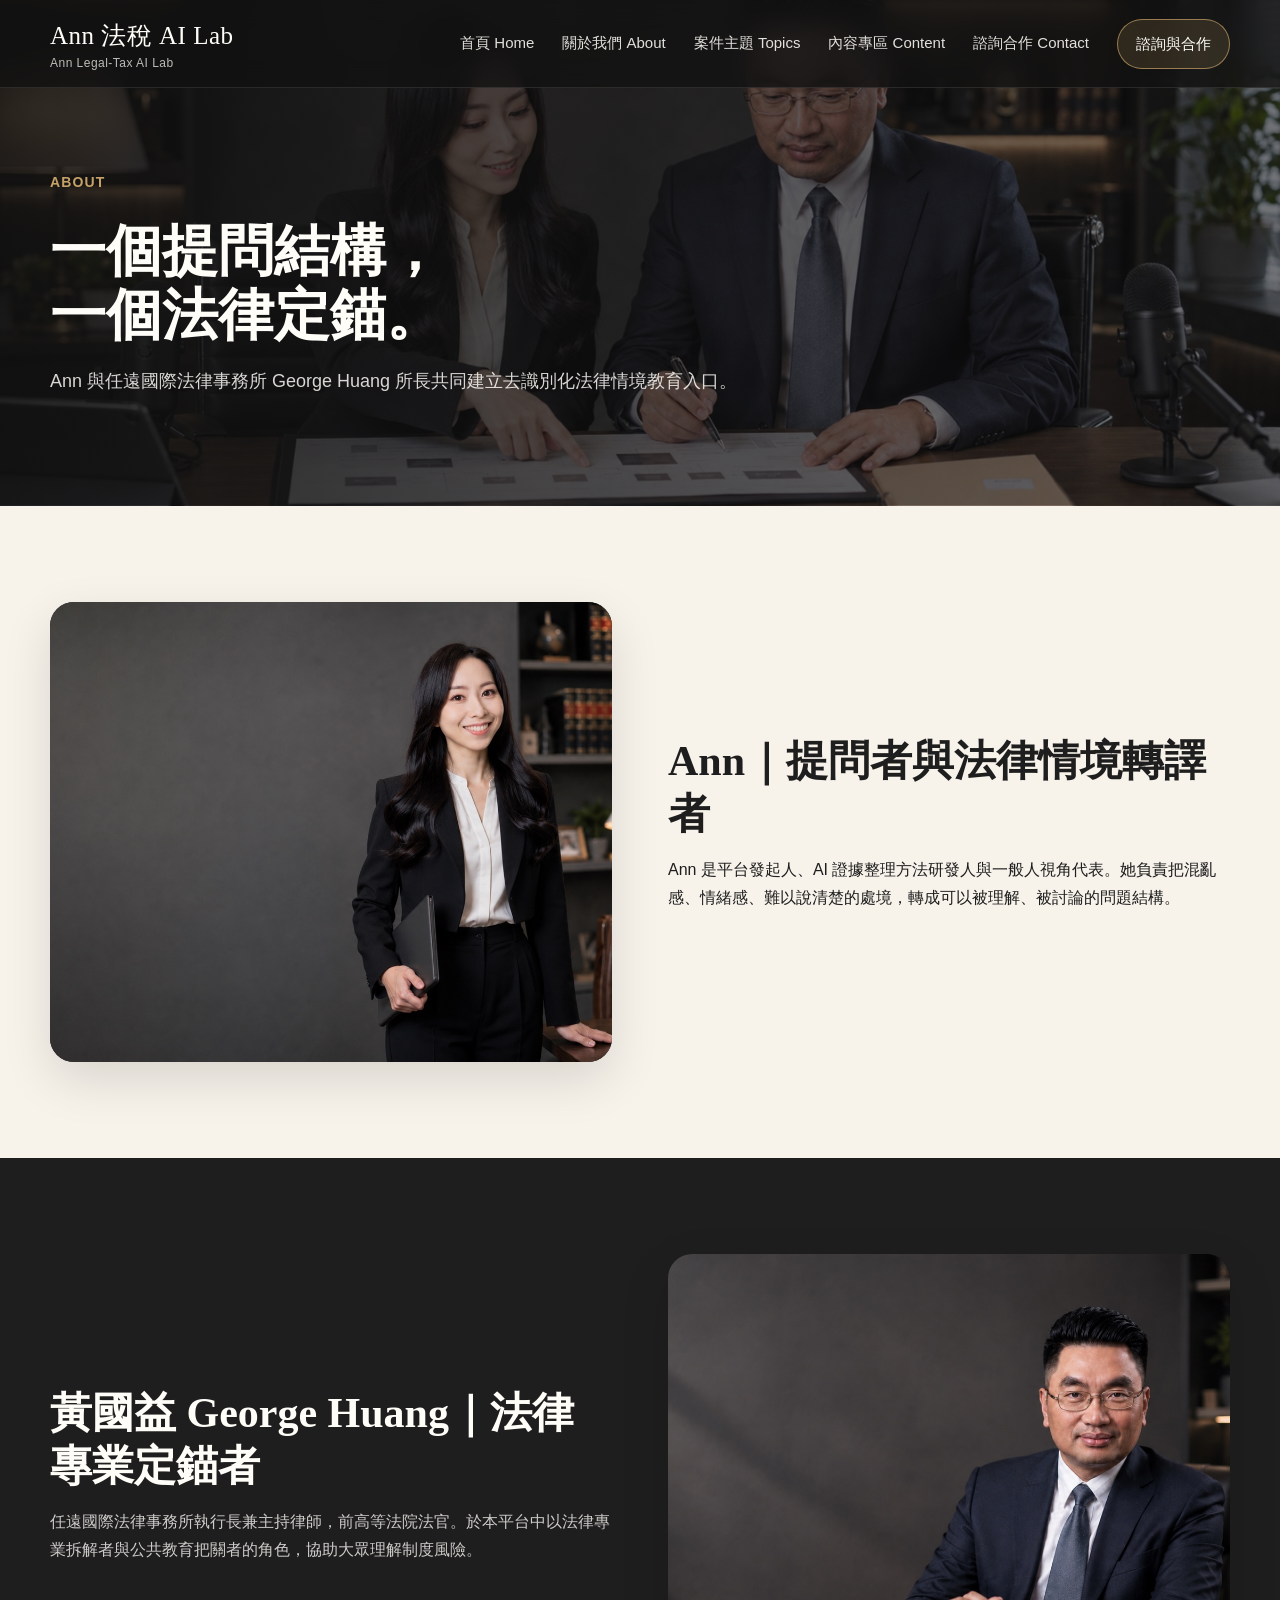
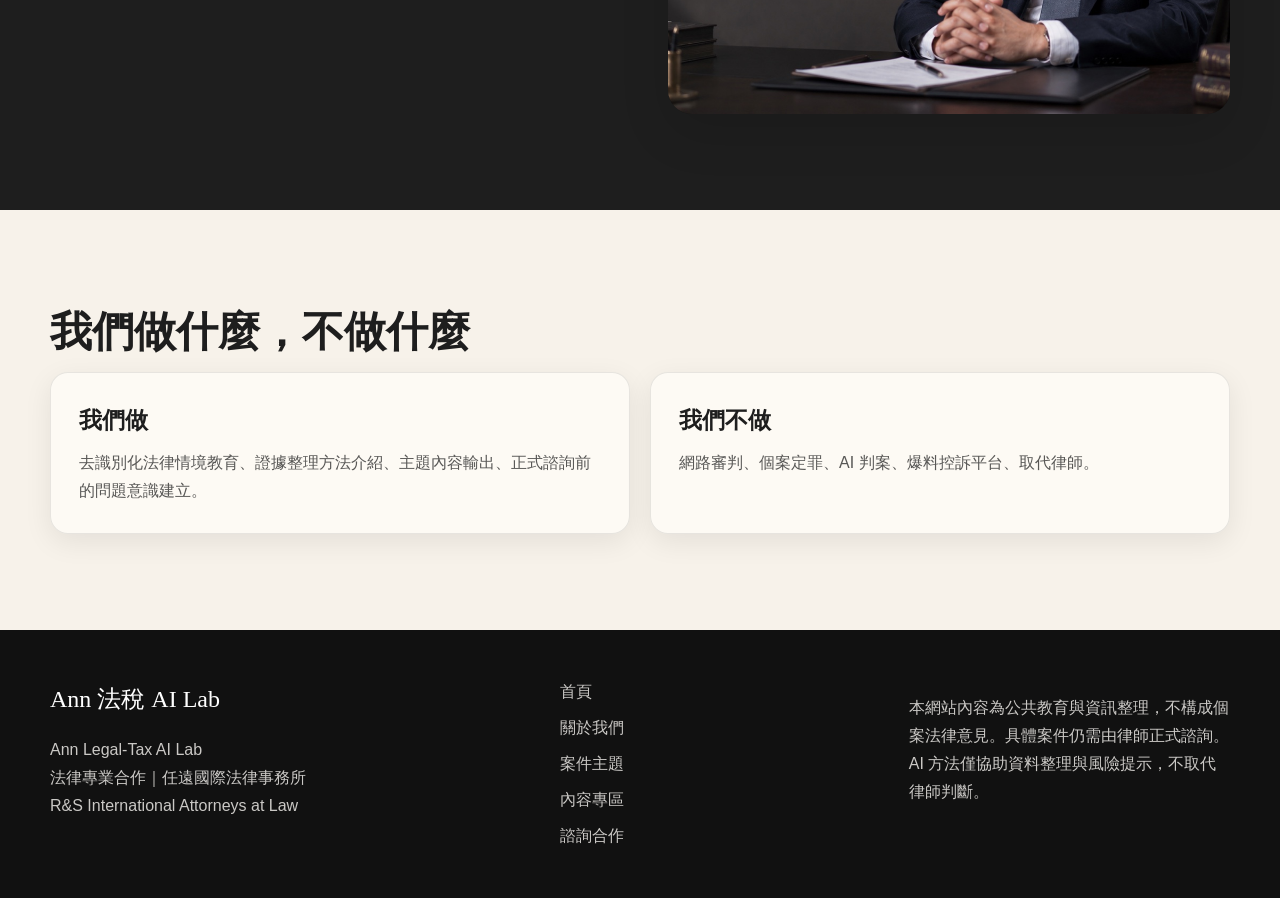
==== about.html @ d6b73d1a "Initial upload Ann Legal-Tax AI Lab website" ====
<!doctype html><html lang="zh-Hant"><head><meta charset="utf-8"><meta name="viewport" content="width=device-width, initial-scale=1"><title>Ann 法稅 AI Lab｜關於我們</title><link rel="stylesheet" href="assets/css/styles.css"></head><body><div class="page"><header class="site-header"><div class="container header-inner"><a class="brand" href="index.html"><div class="brand-title">Ann 法稅 AI Lab</div><div class="brand-sub">Ann Legal-Tax AI Lab</div></a><button class="menu-toggle" aria-label="Open menu">☰</button><nav class="nav"><a href="index.html">首頁 Home</a><a href="about.html">關於我們 About</a><a href="topics.html">案件主題 Topics</a><a href="content.html">內容專區 Content</a><a href="contact.html">諮詢合作 Contact</a><a class="nav-cta" href="contact.html">諮詢與合作</a></nav></div></header><main><section class="page-hero" style="background-image:linear-gradient(90deg,rgba(17,17,17,.88),rgba(17,17,17,.52)),url('assets/images/image-collaboration-timeline-desk.jpg')"><div class="container"><div class="eyebrow">About</div><h1>一個提問結構，<br>一個法律定錨。</h1><p>Ann 與任遠國際法律事務所 George Huang 所長共同建立去識別化法律情境教育入口。</p></div></section><section class="section"><div class="container split"><div class="photo-card"><img src="assets/images/image-ann-founder-wide.jpg" alt="Ann 專業定錨照"></div><div><h2 class="section-title">Ann｜提問者與法律情境轉譯者</h2><p>Ann 是平台發起人、AI 證據整理方法研發人與一般人視角代表。她負責把混亂感、情緒感、難以說清楚的處境，轉成可以被理解、被討論的問題結構。</p></div></div></section><section class="section dark-band"><div class="container split"><div><h2 class="section-title">黃國益 George Huang｜法律專業定錨者</h2><p>任遠國際法律事務所執行長兼主持律師，前高等法院法官。於本平台中以法律專業拆解者與公共教育把關者的角色，協助大眾理解制度風險。</p></div><div class="photo-card"><img src="assets/images/image-george-banner.jpg" alt="George Huang 所長專業照"></div></div></section><section class="section"><div class="container"><h2 class="section-title">我們做什麼，不做什麼</h2><div class="cards cards-2"><article class="card"><h3>我們做</h3><p>去識別化法律情境教育、證據整理方法介紹、主題內容輸出、正式諮詢前的問題意識建立。</p></article><article class="card"><h3>我們不做</h3><p>網路審判、個案定罪、AI 判案、爆料控訴平台、取代律師。</p></article></div></div></section></main><footer class="site-footer"><div class="container footer-grid"><div><div class="footer-title">Ann 法稅 AI Lab</div><p>Ann Legal-Tax AI Lab<br>法律專業合作｜任遠國際法律事務所<br>R&S International Attorneys at Law</p></div><div class="footer-links"><a href="index.html">首頁</a><a href="about.html">關於我們</a><a href="topics.html">案件主題</a><a href="content.html">內容專區</a><a href="contact.html">諮詢合作</a></div><div><p>本網站內容為公共教育與資訊整理，不構成個案法律意見。具體案件仍需由律師正式諮詢。AI 方法僅協助資料整理與風險提示，不取代律師判斷。</p></div></div></footer><div class="sticky-mobile-cta"><a class="btn btn-primary" href="contact.html">諮詢與合作</a></div><script src="assets/js/main.js"></script></div></body></html>
---- assets/css/styles.css ----
:root{
  --ivory:#F7F2EA; --stone:#E6E0D7; --charcoal:#1E1E1E; --graphite:#2B2B2B;
  --deep:#111111; --gold:#C6A267; --taupe:#B8AFA3; --navy:#34404A; --white:#FFFDF8;
  --serif:"Noto Serif TC","Source Han Serif TC","Songti TC",serif;
  --sans:"Noto Sans TC","PingFang TC","Microsoft JhengHei",sans-serif;
  --ui:"Inter",Arial,sans-serif;
  --container:1180px; --radius-sm:10px; --radius-md:16px; --radius-lg:24px;
  --shadow-soft:0 18px 50px rgba(0,0,0,.12); --shadow-card:0 8px 28px rgba(0,0,0,.08);
}
*{box-sizing:border-box} body{margin:0;background:var(--ivory);color:var(--charcoal);font-family:var(--sans);line-height:1.75} a{text-decoration:none;color:inherit} img{max-width:100%;display:block}.page{min-height:100vh}.container{width:min(var(--container),calc(100% - 48px));margin:0 auto}.site-header{height:88px;position:fixed;top:0;left:0;right:0;z-index:100;background:rgba(17,17,17,.78);backdrop-filter:blur(14px);border-bottom:1px solid rgba(247,242,234,.10)}.header-inner{height:88px;display:flex;align-items:center;justify-content:space-between}.brand-title{font-family:var(--serif);font-size:25px;color:var(--white);letter-spacing:.02em}.brand-sub{font-family:var(--ui);font-size:12px;color:rgba(255,253,248,.72);letter-spacing:.04em;margin-top:-4px}.nav{display:flex;align-items:center;gap:28px;font-size:15px;color:rgba(255,253,248,.88)}.nav a{padding:8px 0;border-bottom:1px solid transparent}.nav a:hover,.nav a.active{color:var(--white);border-bottom-color:var(--gold)}.nav-cta{border:1px solid rgba(198,162,103,.7)!important;border-radius:999px;padding:11px 18px!important;background:rgba(198,162,103,.16);color:var(--white)!important}.menu-toggle{display:none;background:transparent;border:0;color:var(--white);font-size:28px}.hero{min-height:760px;position:relative;background-image:linear-gradient(90deg,rgba(15,15,15,.90) 0%,rgba(15,15,15,.76) 36%,rgba(15,15,15,.24) 62%,rgba(15,15,15,.08) 100%),url('../images/image-hero-collaboration-standing.jpg');background-size:cover;background-position:center center;display:flex;align-items:center;padding-top:88px}.hero-content{width:42%;max-width:620px;margin-left:7vw}.eyebrow{font-family:var(--ui);font-size:14px;letter-spacing:.08em;text-transform:uppercase;color:var(--gold);font-weight:600}.hero h1,.page-hero h1{font-family:var(--serif);font-weight:600;line-height:1.15;color:var(--white);font-size:clamp(46px,4.4vw,68px);margin:24px 0 18px}.hero .lead{font-family:var(--serif);font-size:26px;line-height:1.45;color:rgba(255,253,248,.9);margin-bottom:20px}.hero p{font-size:18px;line-height:1.9;color:rgba(255,253,248,.82);margin:0 0 30px}.actions{display:flex;gap:14px;align-items:center;flex-wrap:wrap}.btn{display:inline-flex;align-items:center;justify-content:center;min-height:48px;border-radius:999px;padding:13px 22px;font-weight:600;letter-spacing:.02em}.btn-primary{background:var(--graphite);color:var(--ivory);border:1px solid rgba(198,162,103,.58)}.btn-primary:hover{background:#111;border-color:var(--gold)}.btn-secondary{background:transparent;color:var(--ivory);border:1px solid rgba(247,242,234,.48)}.btn-light{background:var(--ivory);color:var(--charcoal);border:1px solid rgba(30,30,30,.16)}.section{padding:96px 0}.section.compact{padding:72px 0}.section-title{font-family:var(--serif);font-size:42px;line-height:1.25;margin:0 0 14px;color:var(--charcoal)}.section-subtitle{font-size:18px;color:rgba(30,30,30,.68);margin:0 0 38px;max-width:760px}.cards{display:grid;grid-template-columns:repeat(4,1fr);gap:20px}.card{background:rgba(255,253,248,.76);border:1px solid rgba(30,30,30,.10);border-radius:18px;padding:28px;box-shadow:var(--shadow-card);transition:.2s}.card:hover{transform:translateY(-3px);border-color:rgba(198,162,103,.65)}.card .icon{width:42px;height:42px;border:1px solid rgba(198,162,103,.7);border-radius:50%;display:flex;align-items:center;justify-content:center;color:var(--gold);margin-bottom:16px}.card h3{font-family:var(--serif);font-size:23px;margin:0 0 8px}.card p{margin:0;color:rgba(30,30,30,.74);font-size:16px}.split{display:grid;grid-template-columns:1fr 1fr;gap:56px;align-items:center}.photo-card{overflow:hidden;border-radius:24px;box-shadow:var(--shadow-soft);background:#111}.photo-card img{width:100%;height:460px;object-fit:cover}.photo-card.collab img{object-position:center center}.dark-band{background:var(--charcoal);color:var(--ivory)}.dark-band .section-title,.dark-band h2{color:var(--white)}.dark-band .section-subtitle,.dark-band p{color:rgba(255,253,248,.78)}.topic-grid{display:grid;grid-template-columns:repeat(3,1fr);gap:18px}.topic-card{background:#fff;border:1px solid rgba(30,30,30,.11);border-radius:16px;padding:24px;min-height:150px}.topic-card h3{font-family:var(--serif);font-size:22px;margin:0 0 10px}.content-grid{display:grid;grid-template-columns:repeat(3,1fr);gap:20px}.content-card{background:#fff;border:1px solid rgba(30,30,30,.10);border-radius:18px;overflow:hidden;box-shadow:var(--shadow-card)}.content-card img{height:220px;width:100%;object-fit:cover}.content-card-body{padding:22px}.tag{font-family:var(--ui);font-size:12px;text-transform:uppercase;letter-spacing:.08em;color:var(--gold);font-weight:700}.page-hero{padding:170px 0 90px;background:linear-gradient(90deg,rgba(17,17,17,.88),rgba(17,17,17,.54)),url('../images/image-collaboration-timeline-desk.jpg');background-size:cover;background-position:center;color:var(--white)}.page-hero p{max-width:720px;color:rgba(255,253,248,.84);font-size:18px}.form-grid{display:grid;grid-template-columns:repeat(2,1fr);gap:18px}.field{display:flex;flex-direction:column;gap:8px}.field.full{grid-column:1/-1}.field label{font-weight:700}.field input,.field select,.field textarea{border:1px solid rgba(30,30,30,.18);border-radius:12px;padding:13px 14px;font-size:16px;background:#fff}.field textarea{min-height:130px}.notice{background:rgba(198,162,103,.10);border:1px solid rgba(198,162,103,.38);border-radius:16px;padding:20px;margin-top:28px;color:rgba(30,30,30,.78)}.site-footer{background:#111;color:rgba(255,253,248,.78);padding:48px 0}.footer-grid{display:grid;grid-template-columns:1.5fr 1fr 1fr;gap:28px}.footer-title{font-family:var(--serif);font-size:24px;color:#fff}.footer-links{display:flex;flex-direction:column;gap:8px}.sticky-mobile-cta{display:none}.mobile-hero-photo{display:none}

/* Layout helpers for controlled desktop grids. Mobile remains single-column via media query. */
.cards.cards-2{grid-template-columns:repeat(2,1fr)}
.cards.cards-5{grid-template-columns:repeat(5,1fr)}

@media(max-width:1024px){.nav{gap:18px}.cards{grid-template-columns:repeat(2,1fr)}.hero-content{width:52%}.topic-grid,.content-grid{grid-template-columns:repeat(2,1fr)}}
@media(max-width:768px){.site-header,.header-inner{height:68px}.brand-title{font-size:19px}.brand-sub{display:none}.nav{display:none;position:absolute;top:68px;left:0;right:0;background:#111;padding:16px 24px;flex-direction:column;align-items:flex-start}.nav.open{display:flex}.menu-toggle{display:block}.hero{background:#151515;min-height:auto;padding:112px 0 36px;display:block}.hero-content{width:auto;max-width:none;margin:0 auto;padding:0 24px}.hero h1{font-size:38px}.hero .lead{font-size:22px}.hero p{font-size:16px;line-height:1.8}.mobile-hero-photo{display:block;margin:30px 24px 0;border-radius:22px;overflow:hidden;box-shadow:var(--shadow-soft)}.mobile-hero-photo img{width:100%;height:360px;object-fit:cover;object-position:58% center}.hero::after{content:none}.actions{flex-direction:column;align-items:stretch}.btn{width:100%}.section{padding:64px 0}.container{width:min(100% - 32px,var(--container))}.section-title{font-size:32px}.cards,.topic-grid,.content-grid,.split,.form-grid,.footer-grid{grid-template-columns:1fr}.photo-card img{height:320px}.topic-card{min-height:auto}.sticky-mobile-cta{display:block;position:fixed;bottom:12px;left:16px;right:16px;z-index:99}.site-footer{padding-bottom:92px}.page-hero{padding:120px 0 60px}.page-hero h1{font-size:36px}}
@media(max-width:480px){.hero h1{font-size:34px}.hero .lead{font-size:20px}.mobile-hero-photo img{height:330px}.card{padding:22px}.content-card img{height:190px}}

@media (max-width: 760px){
  .cards.cards-2,
  .cards.cards-5{grid-template-columns:1fr}
}
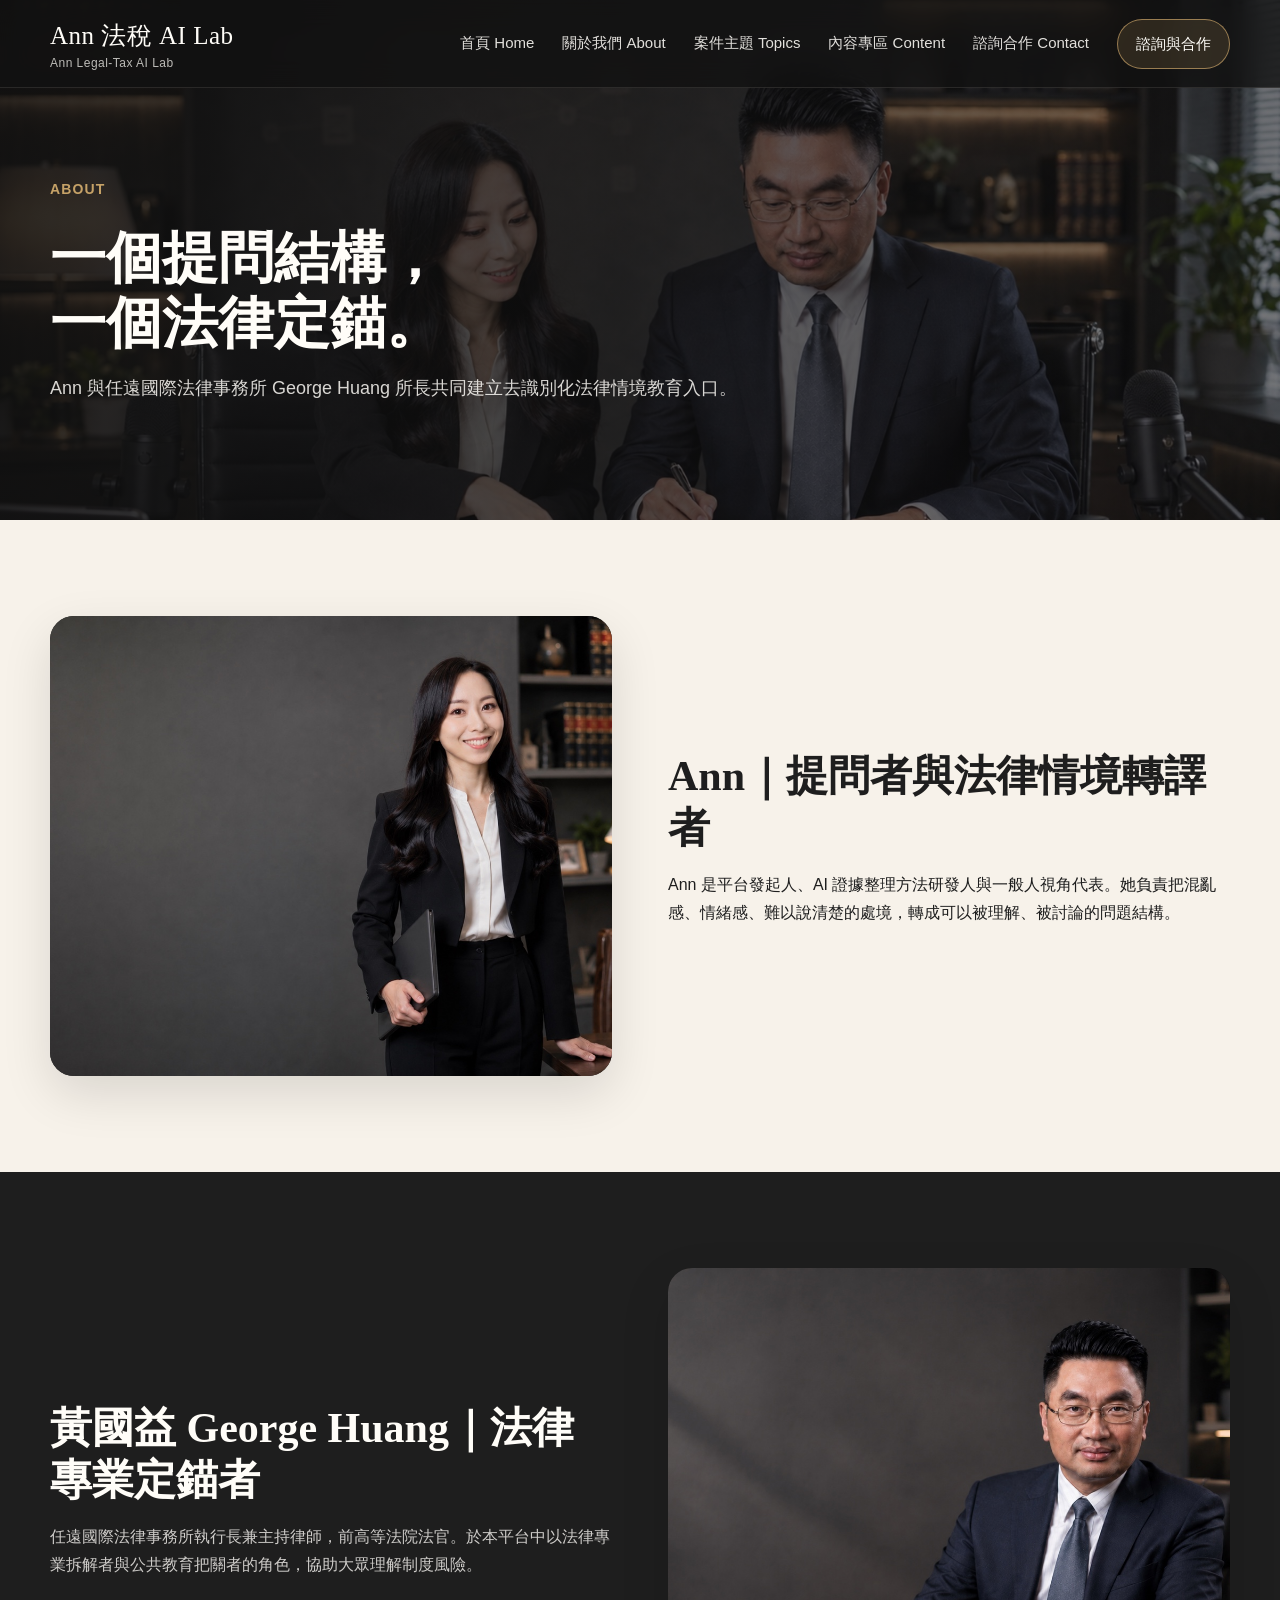
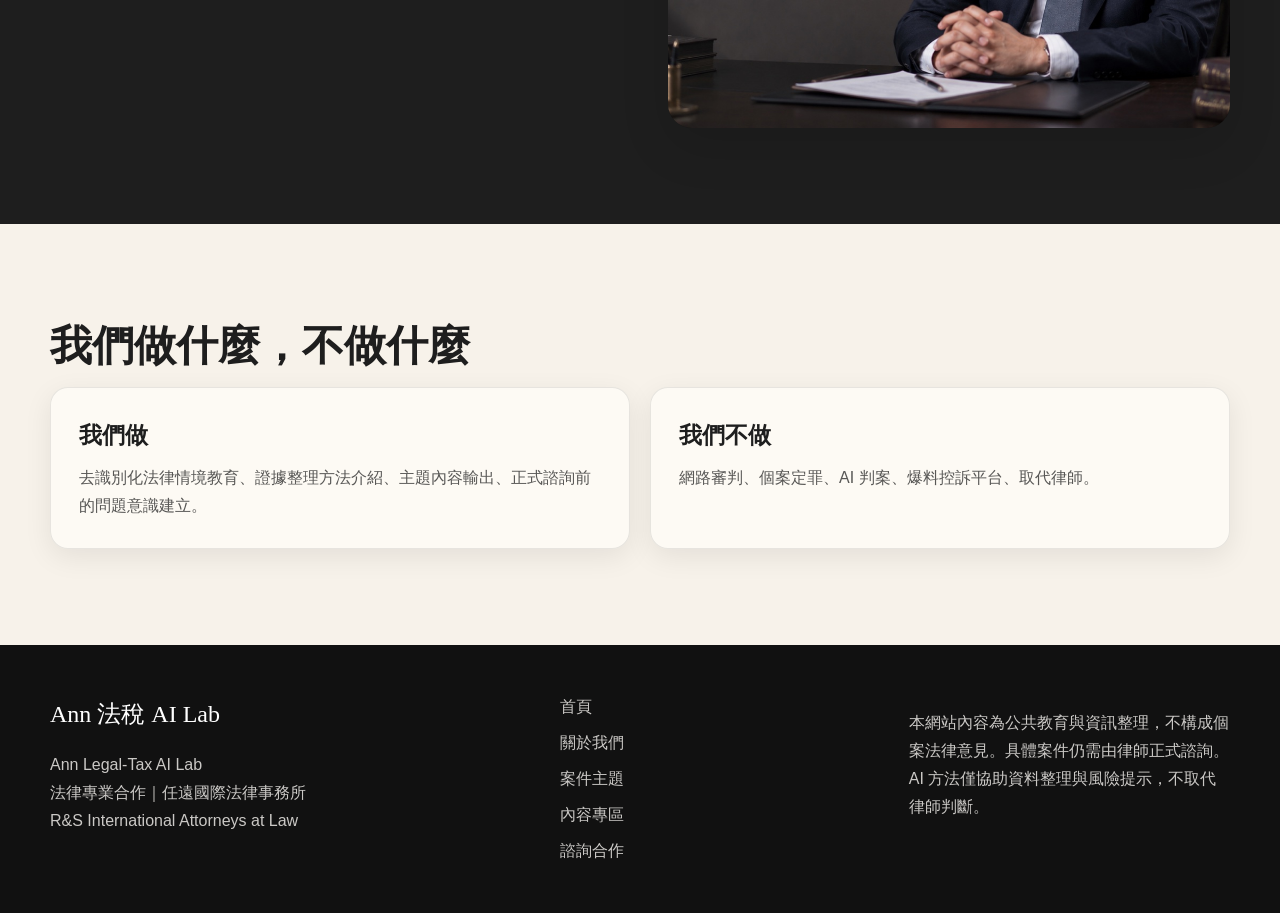
==== commit c8ad52ff: "Add files via upload" ====
--- a/about.html
+++ b/about.html
@@ -1 +1 @@
-<!doctype html><html lang="zh-Hant"><head><meta charset="utf-8"><meta name="viewport" content="width=device-width, initial-scale=1"><title>Ann 法稅 AI Lab｜關於我們</title><link rel="stylesheet" href="assets/css/styles.css"></head><body><div class="page"><header class="site-header"><div class="container header-inner"><a class="brand" href="index.html"><div class="brand-title">Ann 法稅 AI Lab</div><div class="brand-sub">Ann Legal-Tax AI Lab</div></a><button class="menu-toggle" aria-label="Open menu">☰</button><nav class="nav"><a href="index.html">首頁 Home</a><a href="about.html">關於我們 About</a><a href="topics.html">案件主題 Topics</a><a href="content.html">內容專區 Content</a><a href="contact.html">諮詢合作 Contact</a><a class="nav-cta" href="contact.html">諮詢與合作</a></nav></div></header><main><section class="page-hero" style="background-image:linear-gradient(90deg,rgba(17,17,17,.88),rgba(17,17,17,.52)),url('assets/images/image-collaboration-timeline-desk.jpg')"><div class="container"><div class="eyebrow">About</div><h1>一個提問結構，<br>一個法律定錨。</h1><p>Ann 與任遠國際法律事務所 George Huang 所長共同建立去識別化法律情境教育入口。</p></div></section><section class="section"><div class="container split"><div class="photo-card"><img src="assets/images/image-ann-founder-wide.jpg" alt="Ann 專業定錨照"></div><div><h2 class="section-title">Ann｜提問者與法律情境轉譯者</h2><p>Ann 是平台發起人、AI 證據整理方法研發人與一般人視角代表。她負責把混亂感、情緒感、難以說清楚的處境，轉成可以被理解、被討論的問題結構。</p></div></div></section><section class="section dark-band"><div class="container split"><div><h2 class="section-title">黃國益 George Huang｜法律專業定錨者</h2><p>任遠國際法律事務所執行長兼主持律師，前高等法院法官。於本平台中以法律專業拆解者與公共教育把關者的角色，協助大眾理解制度風險。</p></div><div class="photo-card"><img src="assets/images/image-george-banner.jpg" alt="George Huang 所長專業照"></div></div></section><section class="section"><div class="container"><h2 class="section-title">我們做什麼，不做什麼</h2><div class="cards cards-2"><article class="card"><h3>我們做</h3><p>去識別化法律情境教育、證據整理方法介紹、主題內容輸出、正式諮詢前的問題意識建立。</p></article><article class="card"><h3>我們不做</h3><p>網路審判、個案定罪、AI 判案、爆料控訴平台、取代律師。</p></article></div></div></section></main><footer class="site-footer"><div class="container footer-grid"><div><div class="footer-title">Ann 法稅 AI Lab</div><p>Ann Legal-Tax AI Lab<br>法律專業合作｜任遠國際法律事務所<br>R&S International Attorneys at Law</p></div><div class="footer-links"><a href="index.html">首頁</a><a href="about.html">關於我們</a><a href="topics.html">案件主題</a><a href="content.html">內容專區</a><a href="contact.html">諮詢合作</a></div><div><p>本網站內容為公共教育與資訊整理，不構成個案法律意見。具體案件仍需由律師正式諮詢。AI 方法僅協助資料整理與風險提示，不取代律師判斷。</p></div></div></footer><div class="sticky-mobile-cta"><a class="btn btn-primary" href="contact.html">諮詢與合作</a></div><script src="assets/js/main.js"></script></div></body></html>+<!doctype html><html lang="zh-Hant"><head><meta charset="utf-8"><meta name="viewport" content="width=device-width, initial-scale=1"><title>Ann 法稅 AI Lab｜關於我們</title><link rel="stylesheet" href="assets/css/styles.css"></head><body><div class="page"><header class="site-header"><div class="container header-inner"><a class="brand" href="index.html"><div class="brand-title">Ann 法稅 AI Lab</div><div class="brand-sub">Ann Legal-Tax AI Lab</div></a><button class="menu-toggle" aria-label="Open menu">☰</button><nav class="nav"><a href="index.html">首頁 Home</a><a href="about.html">關於我們 About</a><a href="topics.html">案件主題 Topics</a><a href="content.html">內容專區 Content</a><a href="contact.html">諮詢合作 Contact</a><a class="nav-cta" href="contact.html">諮詢與合作</a></nav></div></header><main><section class="page-hero about-hero" style="background-image:linear-gradient(90deg,rgba(17,17,17,.88),rgba(17,17,17,.52)),url('assets/images/image-collaboration-timeline-desk.jpg')"><div class="container"><div class="eyebrow">About</div><h1>一個提問結構，<br>一個法律定錨。</h1><p>Ann 與任遠國際法律事務所 George Huang 所長共同建立去識別化法律情境教育入口。</p></div></section><section class="section"><div class="container split"><div class="photo-card"><img src="assets/images/image-ann-founder-wide.jpg" alt="Ann 專業定錨照"></div><div><h2 class="section-title">Ann｜提問者與法律情境轉譯者</h2><p>Ann 是平台發起人、AI 證據整理方法研發人與一般人視角代表。她負責把混亂感、情緒感、難以說清楚的處境，轉成可以被理解、被討論的問題結構。</p></div></div></section><section class="section dark-band"><div class="container split"><div><h2 class="section-title">黃國益 George Huang｜法律專業定錨者</h2><p>任遠國際法律事務所執行長兼主持律師，前高等法院法官。於本平台中以法律專業拆解者與公共教育把關者的角色，協助大眾理解制度風險。</p></div><div class="photo-card"><img src="assets/images/image-george-banner.jpg" alt="George Huang 所長專業照"></div></div></section><section class="section"><div class="container"><h2 class="section-title">我們做什麼，不做什麼</h2><div class="cards cards-2"><article class="card"><h3>我們做</h3><p>去識別化法律情境教育、證據整理方法介紹、主題內容輸出、正式諮詢前的問題意識建立。</p></article><article class="card"><h3>我們不做</h3><p>網路審判、個案定罪、AI 判案、爆料控訴平台、取代律師。</p></article></div></div></section></main><footer class="site-footer"><div class="container footer-grid"><div><div class="footer-title">Ann 法稅 AI Lab</div><p>Ann Legal-Tax AI Lab<br>法律專業合作｜任遠國際法律事務所<br>R&S International Attorneys at Law</p></div><div class="footer-links"><a href="index.html">首頁</a><a href="about.html">關於我們</a><a href="topics.html">案件主題</a><a href="content.html">內容專區</a><a href="contact.html">諮詢合作</a></div><div><p>本網站內容為公共教育與資訊整理，不構成個案法律意見。具體案件仍需由律師正式諮詢。AI 方法僅協助資料整理與風險提示，不取代律師判斷。</p></div></div></footer><div class="sticky-mobile-cta"><a class="btn btn-primary" href="contact.html">諮詢與合作</a></div><script src="assets/js/main.js"></script></div></body></html>
--- a/assets/css/styles.css
+++ b/assets/css/styles.css
@@ -8,14 +8,18 @@
   --container:1180px; --radius-sm:10px; --radius-md:16px; --radius-lg:24px;
   --shadow-soft:0 18px 50px rgba(0,0,0,.12); --shadow-card:0 8px 28px rgba(0,0,0,.08);
 }
-*{box-sizing:border-box} body{margin:0;background:var(--ivory);color:var(--charcoal);font-family:var(--sans);line-height:1.75} a{text-decoration:none;color:inherit} img{max-width:100%;display:block}.page{min-height:100vh}.container{width:min(var(--container),calc(100% - 48px));margin:0 auto}.site-header{height:88px;position:fixed;top:0;left:0;right:0;z-index:100;background:rgba(17,17,17,.78);backdrop-filter:blur(14px);border-bottom:1px solid rgba(247,242,234,.10)}.header-inner{height:88px;display:flex;align-items:center;justify-content:space-between}.brand-title{font-family:var(--serif);font-size:25px;color:var(--white);letter-spacing:.02em}.brand-sub{font-family:var(--ui);font-size:12px;color:rgba(255,253,248,.72);letter-spacing:.04em;margin-top:-4px}.nav{display:flex;align-items:center;gap:28px;font-size:15px;color:rgba(255,253,248,.88)}.nav a{padding:8px 0;border-bottom:1px solid transparent}.nav a:hover,.nav a.active{color:var(--white);border-bottom-color:var(--gold)}.nav-cta{border:1px solid rgba(198,162,103,.7)!important;border-radius:999px;padding:11px 18px!important;background:rgba(198,162,103,.16);color:var(--white)!important}.menu-toggle{display:none;background:transparent;border:0;color:var(--white);font-size:28px}.hero{min-height:760px;position:relative;background-image:linear-gradient(90deg,rgba(15,15,15,.90) 0%,rgba(15,15,15,.76) 36%,rgba(15,15,15,.24) 62%,rgba(15,15,15,.08) 100%),url('../images/image-hero-collaboration-standing.jpg');background-size:cover;background-position:center center;display:flex;align-items:center;padding-top:88px}.hero-content{width:42%;max-width:620px;margin-left:7vw}.eyebrow{font-family:var(--ui);font-size:14px;letter-spacing:.08em;text-transform:uppercase;color:var(--gold);font-weight:600}.hero h1,.page-hero h1{font-family:var(--serif);font-weight:600;line-height:1.15;color:var(--white);font-size:clamp(46px,4.4vw,68px);margin:24px 0 18px}.hero .lead{font-family:var(--serif);font-size:26px;line-height:1.45;color:rgba(255,253,248,.9);margin-bottom:20px}.hero p{font-size:18px;line-height:1.9;color:rgba(255,253,248,.82);margin:0 0 30px}.actions{display:flex;gap:14px;align-items:center;flex-wrap:wrap}.btn{display:inline-flex;align-items:center;justify-content:center;min-height:48px;border-radius:999px;padding:13px 22px;font-weight:600;letter-spacing:.02em}.btn-primary{background:var(--graphite);color:var(--ivory);border:1px solid rgba(198,162,103,.58)}.btn-primary:hover{background:#111;border-color:var(--gold)}.btn-secondary{background:transparent;color:var(--ivory);border:1px solid rgba(247,242,234,.48)}.btn-light{background:var(--ivory);color:var(--charcoal);border:1px solid rgba(30,30,30,.16)}.section{padding:96px 0}.section.compact{padding:72px 0}.section-title{font-family:var(--serif);font-size:42px;line-height:1.25;margin:0 0 14px;color:var(--charcoal)}.section-subtitle{font-size:18px;color:rgba(30,30,30,.68);margin:0 0 38px;max-width:760px}.cards{display:grid;grid-template-columns:repeat(4,1fr);gap:20px}.card{background:rgba(255,253,248,.76);border:1px solid rgba(30,30,30,.10);border-radius:18px;padding:28px;box-shadow:var(--shadow-card);transition:.2s}.card:hover{transform:translateY(-3px);border-color:rgba(198,162,103,.65)}.card .icon{width:42px;height:42px;border:1px solid rgba(198,162,103,.7);border-radius:50%;display:flex;align-items:center;justify-content:center;color:var(--gold);margin-bottom:16px}.card h3{font-family:var(--serif);font-size:23px;margin:0 0 8px}.card p{margin:0;color:rgba(30,30,30,.74);font-size:16px}.split{display:grid;grid-template-columns:1fr 1fr;gap:56px;align-items:center}.photo-card{overflow:hidden;border-radius:24px;box-shadow:var(--shadow-soft);background:#111}.photo-card img{width:100%;height:460px;object-fit:cover}.photo-card.collab img{object-position:center center}.dark-band{background:var(--charcoal);color:var(--ivory)}.dark-band .section-title,.dark-band h2{color:var(--white)}.dark-band .section-subtitle,.dark-band p{color:rgba(255,253,248,.78)}.topic-grid{display:grid;grid-template-columns:repeat(3,1fr);gap:18px}.topic-card{background:#fff;border:1px solid rgba(30,30,30,.11);border-radius:16px;padding:24px;min-height:150px}.topic-card h3{font-family:var(--serif);font-size:22px;margin:0 0 10px}.content-grid{display:grid;grid-template-columns:repeat(3,1fr);gap:20px}.content-card{background:#fff;border:1px solid rgba(30,30,30,.10);border-radius:18px;overflow:hidden;box-shadow:var(--shadow-card)}.content-card img{height:220px;width:100%;object-fit:cover}.content-card-body{padding:22px}.tag{font-family:var(--ui);font-size:12px;text-transform:uppercase;letter-spacing:.08em;color:var(--gold);font-weight:700}.page-hero{padding:170px 0 90px;background:linear-gradient(90deg,rgba(17,17,17,.88),rgba(17,17,17,.54)),url('../images/image-collaboration-timeline-desk.jpg');background-size:cover;background-position:center;color:var(--white)}.page-hero p{max-width:720px;color:rgba(255,253,248,.84);font-size:18px}.form-grid{display:grid;grid-template-columns:repeat(2,1fr);gap:18px}.field{display:flex;flex-direction:column;gap:8px}.field.full{grid-column:1/-1}.field label{font-weight:700}.field input,.field select,.field textarea{border:1px solid rgba(30,30,30,.18);border-radius:12px;padding:13px 14px;font-size:16px;background:#fff}.field textarea{min-height:130px}.notice{background:rgba(198,162,103,.10);border:1px solid rgba(198,162,103,.38);border-radius:16px;padding:20px;margin-top:28px;color:rgba(30,30,30,.78)}.site-footer{background:#111;color:rgba(255,253,248,.78);padding:48px 0}.footer-grid{display:grid;grid-template-columns:1.5fr 1fr 1fr;gap:28px}.footer-title{font-family:var(--serif);font-size:24px;color:#fff}.footer-links{display:flex;flex-direction:column;gap:8px}.sticky-mobile-cta{display:none}.mobile-hero-photo{display:none}
+*{box-sizing:border-box} body{margin:0;background:var(--ivory);color:var(--charcoal);font-family:var(--sans);line-height:1.75} a{text-decoration:none;color:inherit} img{max-width:100%;display:block}.page{min-height:100vh}.container{width:min(var(--container),calc(100% - 48px));margin:0 auto}.site-header{height:88px;position:fixed;top:0;left:0;right:0;z-index:100;background:rgba(17,17,17,.78);backdrop-filter:blur(14px);border-bottom:1px solid rgba(247,242,234,.10)}.header-inner{height:88px;display:flex;align-items:center;justify-content:space-between}.brand-title{font-family:var(--serif);font-size:25px;color:var(--white);letter-spacing:.02em}.brand-sub{font-family:var(--ui);font-size:12px;color:rgba(255,253,248,.72);letter-spacing:.04em;margin-top:-4px}.nav{display:flex;align-items:center;gap:28px;font-size:15px;color:rgba(255,253,248,.88)}.nav a{padding:8px 0;border-bottom:1px solid transparent}.nav a:hover,.nav a.active{color:var(--white);border-bottom-color:var(--gold)}.nav-cta{border:1px solid rgba(198,162,103,.7)!important;border-radius:999px;padding:11px 18px!important;background:rgba(198,162,103,.16);color:var(--white)!important}.menu-toggle{display:none;background:transparent;border:0;color:var(--white);font-size:28px}.hero{min-height:760px;position:relative;background-image:linear-gradient(90deg,rgba(15,15,15,.90) 0%,rgba(15,15,15,.76) 36%,rgba(15,15,15,.24) 62%,rgba(15,15,15,.08) 100%),url('../images/image-hero-collaboration-standing.jpg');background-size:cover;background-position:center top;display:flex;align-items:center;padding-top:88px}.hero-content{width:42%;max-width:620px;margin-left:7vw}.eyebrow{font-family:var(--ui);font-size:14px;letter-spacing:.08em;text-transform:uppercase;color:var(--gold);font-weight:600}.hero h1,.page-hero h1{font-family:var(--serif);font-weight:600;line-height:1.15;color:var(--white);font-size:clamp(46px,4.4vw,68px);margin:24px 0 18px}.hero .lead{font-family:var(--serif);font-size:26px;line-height:1.45;color:rgba(255,253,248,.9);margin-bottom:20px}.hero p{font-size:18px;line-height:1.9;color:rgba(255,253,248,.82);margin:0 0 30px}.actions{display:flex;gap:14px;align-items:center;flex-wrap:wrap}.btn{display:inline-flex;align-items:center;justify-content:center;min-height:48px;border-radius:999px;padding:13px 22px;font-weight:600;letter-spacing:.02em}.btn-primary{background:var(--graphite);color:var(--ivory);border:1px solid rgba(198,162,103,.58)}.btn-primary:hover{background:#111;border-color:var(--gold)}.btn-secondary{background:transparent;color:var(--ivory);border:1px solid rgba(247,242,234,.48)}.btn-light{background:var(--ivory);color:var(--charcoal);border:1px solid rgba(30,30,30,.16)}.section{padding:96px 0}.section.compact{padding:72px 0}.section-title{font-family:var(--serif);font-size:42px;line-height:1.25;margin:0 0 14px;color:var(--charcoal)}.section-subtitle{font-size:18px;color:rgba(30,30,30,.68);margin:0 0 38px;max-width:760px}.cards{display:grid;grid-template-columns:repeat(4,1fr);gap:20px}.card{background:rgba(255,253,248,.76);border:1px solid rgba(30,30,30,.10);border-radius:18px;padding:28px;box-shadow:var(--shadow-card);transition:.2s}.card:hover{transform:translateY(-3px);border-color:rgba(198,162,103,.65)}.card .icon{width:42px;height:42px;border:1px solid rgba(198,162,103,.7);border-radius:50%;display:flex;align-items:center;justify-content:center;color:var(--gold);margin-bottom:16px}.card h3{font-family:var(--serif);font-size:23px;margin:0 0 8px}.card p{margin:0;color:rgba(30,30,30,.74);font-size:16px}.split{display:grid;grid-template-columns:1fr 1fr;gap:56px;align-items:center}.photo-card{overflow:hidden;border-radius:24px;box-shadow:var(--shadow-soft);background:#111}.photo-card img{width:100%;height:460px;object-fit:cover}.photo-card.collab img{object-position:center center}.dark-band{background:var(--charcoal);color:var(--ivory)}.dark-band .section-title,.dark-band h2{color:var(--white)}.dark-band .section-subtitle,.dark-band p{color:rgba(255,253,248,.78)}.topic-grid{display:grid;grid-template-columns:repeat(3,1fr);gap:18px}.topic-card{background:#fff;border:1px solid rgba(30,30,30,.11);border-radius:16px;padding:24px;min-height:150px}.topic-card h3{font-family:var(--serif);font-size:22px;margin:0 0 10px}.content-grid{display:grid;grid-template-columns:repeat(3,1fr);gap:20px}.content-card{background:#fff;border:1px solid rgba(30,30,30,.10);border-radius:18px;overflow:hidden;box-shadow:var(--shadow-card)}.content-card img{height:220px;width:100%;object-fit:cover}.content-card-body{padding:22px}.tag{font-family:var(--ui);font-size:12px;text-transform:uppercase;letter-spacing:.08em;color:var(--gold);font-weight:700}.page-hero{padding:170px 0 90px;min-height:520px;background:linear-gradient(90deg,rgba(17,17,17,.88),rgba(17,17,17,.54)),url('../images/image-collaboration-timeline-desk.jpg');background-size:cover;background-position:center top;color:var(--white);display:flex;align-items:center}
+.page-hero.about-hero{background-position:center top}
+.page-hero.topics-hero{background-position:center 10%}
+.page-hero.content-hero{background-position:center 14%}
+.page-hero.contact-hero{background-position:center 8%}.page-hero p{max-width:720px;color:rgba(255,253,248,.84);font-size:18px}.form-grid{display:grid;grid-template-columns:repeat(2,1fr);gap:18px}.field{display:flex;flex-direction:column;gap:8px}.field.full{grid-column:1/-1}.field label{font-weight:700}.field input,.field select,.field textarea{border:1px solid rgba(30,30,30,.18);border-radius:12px;padding:13px 14px;font-size:16px;background:#fff}.field textarea{min-height:130px}.notice{background:rgba(198,162,103,.10);border:1px solid rgba(198,162,103,.38);border-radius:16px;padding:20px;margin-top:28px;color:rgba(30,30,30,.78)}.site-footer{background:#111;color:rgba(255,253,248,.78);padding:48px 0}.footer-grid{display:grid;grid-template-columns:1.5fr 1fr 1fr;gap:28px}.footer-title{font-family:var(--serif);font-size:24px;color:#fff}.footer-links{display:flex;flex-direction:column;gap:8px}.sticky-mobile-cta{display:none}.mobile-hero-photo{display:none}
 
 /* Layout helpers for controlled desktop grids. Mobile remains single-column via media query. */
 .cards.cards-2{grid-template-columns:repeat(2,1fr)}
 .cards.cards-5{grid-template-columns:repeat(5,1fr)}
 
 @media(max-width:1024px){.nav{gap:18px}.cards{grid-template-columns:repeat(2,1fr)}.hero-content{width:52%}.topic-grid,.content-grid{grid-template-columns:repeat(2,1fr)}}
-@media(max-width:768px){.site-header,.header-inner{height:68px}.brand-title{font-size:19px}.brand-sub{display:none}.nav{display:none;position:absolute;top:68px;left:0;right:0;background:#111;padding:16px 24px;flex-direction:column;align-items:flex-start}.nav.open{display:flex}.menu-toggle{display:block}.hero{background:#151515;min-height:auto;padding:112px 0 36px;display:block}.hero-content{width:auto;max-width:none;margin:0 auto;padding:0 24px}.hero h1{font-size:38px}.hero .lead{font-size:22px}.hero p{font-size:16px;line-height:1.8}.mobile-hero-photo{display:block;margin:30px 24px 0;border-radius:22px;overflow:hidden;box-shadow:var(--shadow-soft)}.mobile-hero-photo img{width:100%;height:360px;object-fit:cover;object-position:58% center}.hero::after{content:none}.actions{flex-direction:column;align-items:stretch}.btn{width:100%}.section{padding:64px 0}.container{width:min(100% - 32px,var(--container))}.section-title{font-size:32px}.cards,.topic-grid,.content-grid,.split,.form-grid,.footer-grid{grid-template-columns:1fr}.photo-card img{height:320px}.topic-card{min-height:auto}.sticky-mobile-cta{display:block;position:fixed;bottom:12px;left:16px;right:16px;z-index:99}.site-footer{padding-bottom:92px}.page-hero{padding:120px 0 60px}.page-hero h1{font-size:36px}}
+@media(max-width:768px){.site-header,.header-inner{height:68px}.brand-title{font-size:19px}.brand-sub{display:none}.nav{display:none;position:absolute;top:68px;left:0;right:0;background:#111;padding:16px 24px;flex-direction:column;align-items:flex-start}.nav.open{display:flex}.menu-toggle{display:block}.hero{background:#151515;min-height:auto;padding:112px 0 36px;display:block}.hero-content{width:auto;max-width:none;margin:0 auto;padding:0 24px}.hero h1{font-size:38px}.hero .lead{font-size:22px}.hero p{font-size:16px;line-height:1.8}.mobile-hero-photo{display:block;margin:30px 24px 0;border-radius:22px;overflow:hidden;box-shadow:var(--shadow-soft)}.mobile-hero-photo img{width:100%;height:360px;object-fit:cover;object-position:58% center}.hero::after{content:none}.actions{flex-direction:column;align-items:stretch}.btn{width:100%}.section{padding:64px 0}.container{width:min(100% - 32px,var(--container))}.section-title{font-size:32px}.cards,.topic-grid,.content-grid,.split,.form-grid,.footer-grid{grid-template-columns:1fr}.photo-card img{height:320px}.topic-card{min-height:auto}.sticky-mobile-cta{display:block;position:fixed;bottom:12px;left:16px;right:16px;z-index:99}.site-footer{padding-bottom:92px}.page-hero{padding:104px 0 44px;min-height:auto;background-position:center top}.page-hero h1{font-size:36px}}
 @media(max-width:480px){.hero h1{font-size:34px}.hero .lead{font-size:20px}.mobile-hero-photo img{height:330px}.card{padding:22px}.content-card img{height:190px}}
 
 @media (max-width: 760px){
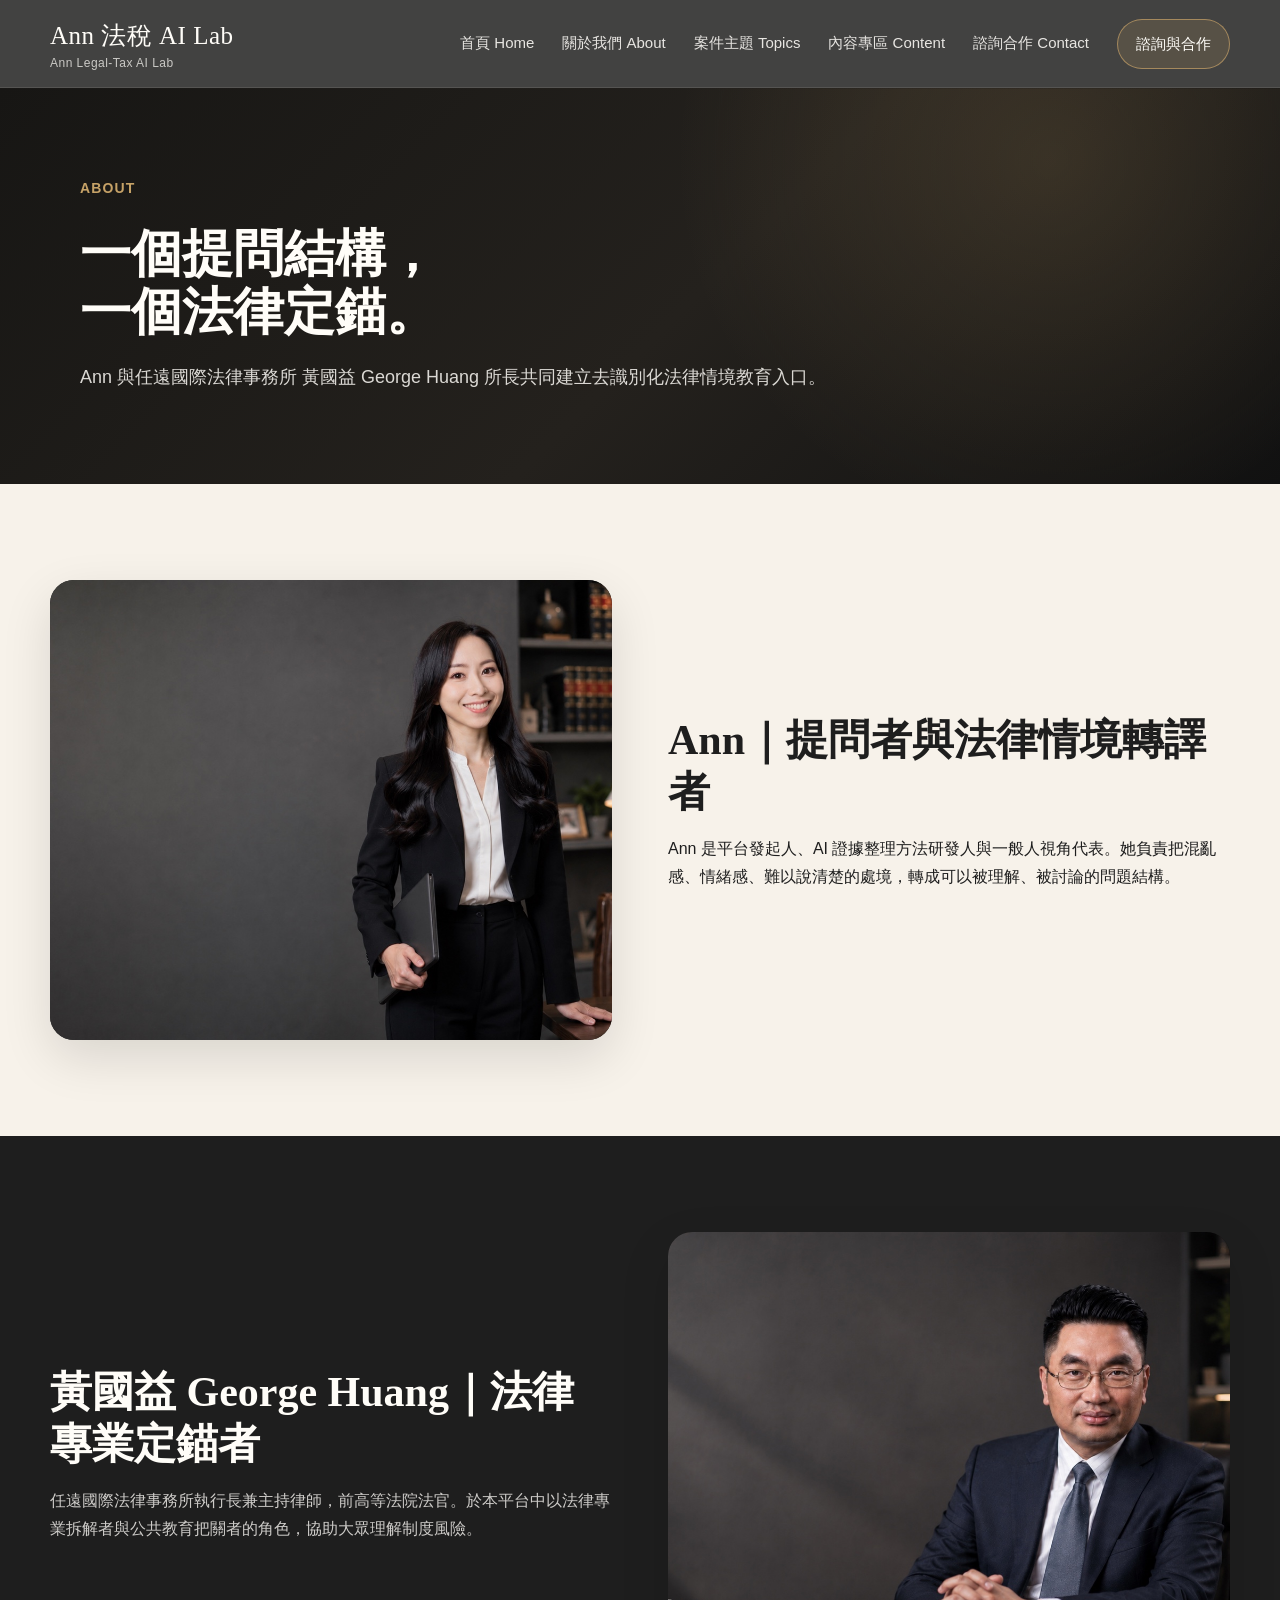
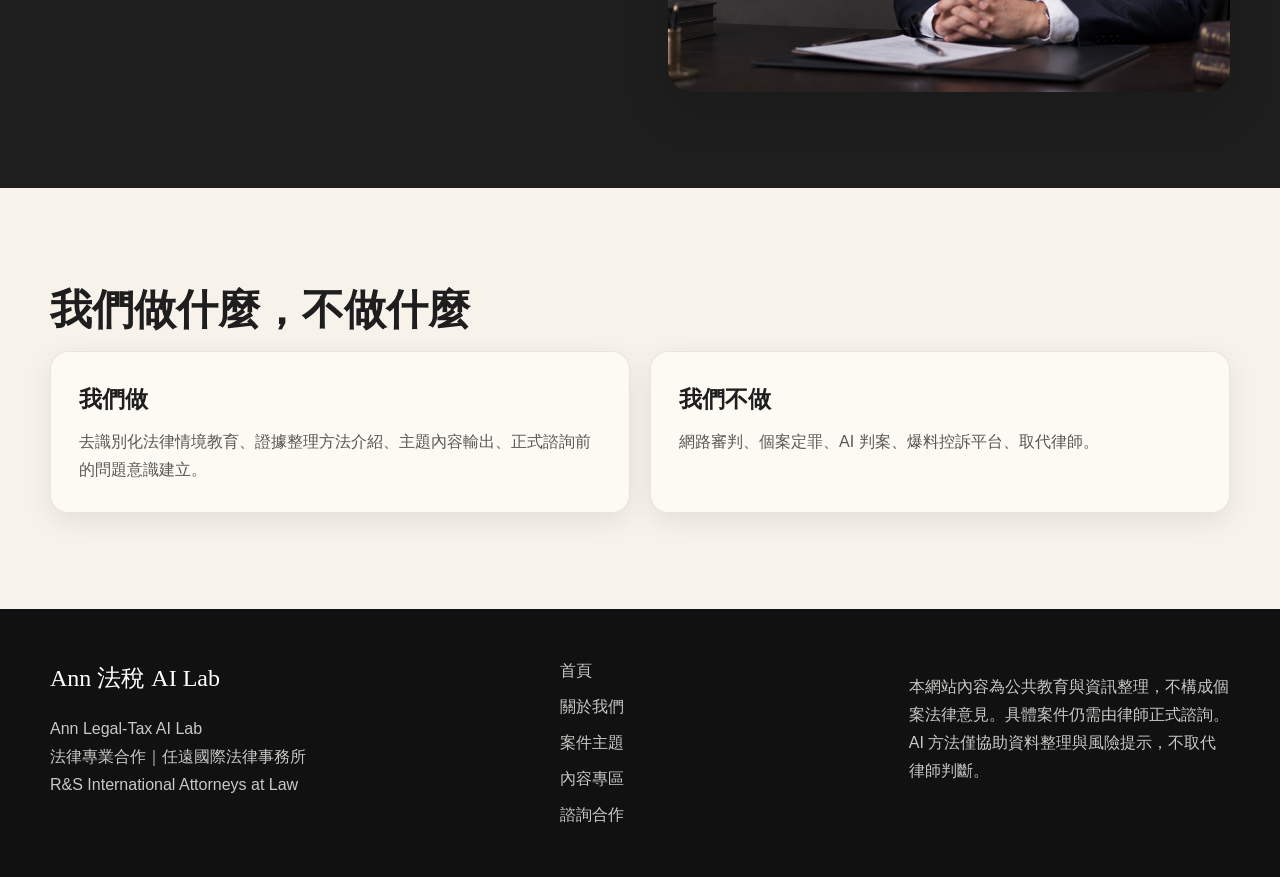
==== commit 19294f31: "Update about.html" ====
--- a/about.html
+++ b/about.html
@@ -1 +1 @@
-<!doctype html><html lang="zh-Hant"><head><meta charset="utf-8"><meta name="viewport" content="width=device-width, initial-scale=1"><title>Ann 法稅 AI Lab｜關於我們</title><link rel="stylesheet" href="assets/css/styles.css"></head><body><div class="page"><header class="site-header"><div class="container header-inner"><a class="brand" href="index.html"><div class="brand-title">Ann 法稅 AI Lab</div><div class="brand-sub">Ann Legal-Tax AI Lab</div></a><button class="menu-toggle" aria-label="Open menu">☰</button><nav class="nav"><a href="index.html">首頁 Home</a><a href="about.html">關於我們 About</a><a href="topics.html">案件主題 Topics</a><a href="content.html">內容專區 Content</a><a href="contact.html">諮詢合作 Contact</a><a class="nav-cta" href="contact.html">諮詢與合作</a></nav></div></header><main><section class="page-hero about-hero" style="background-image:linear-gradient(90deg,rgba(17,17,17,.88),rgba(17,17,17,.52)),url('assets/images/image-collaboration-timeline-desk.jpg')"><div class="container"><div class="eyebrow">About</div><h1>一個提問結構，<br>一個法律定錨。</h1><p>Ann 與任遠國際法律事務所 George Huang 所長共同建立去識別化法律情境教育入口。</p></div></section><section class="section"><div class="container split"><div class="photo-card"><img src="assets/images/image-ann-founder-wide.jpg" alt="Ann 專業定錨照"></div><div><h2 class="section-title">Ann｜提問者與法律情境轉譯者</h2><p>Ann 是平台發起人、AI 證據整理方法研發人與一般人視角代表。她負責把混亂感、情緒感、難以說清楚的處境，轉成可以被理解、被討論的問題結構。</p></div></div></section><section class="section dark-band"><div class="container split"><div><h2 class="section-title">黃國益 George Huang｜法律專業定錨者</h2><p>任遠國際法律事務所執行長兼主持律師，前高等法院法官。於本平台中以法律專業拆解者與公共教育把關者的角色，協助大眾理解制度風險。</p></div><div class="photo-card"><img src="assets/images/image-george-banner.jpg" alt="George Huang 所長專業照"></div></div></section><section class="section"><div class="container"><h2 class="section-title">我們做什麼，不做什麼</h2><div class="cards cards-2"><article class="card"><h3>我們做</h3><p>去識別化法律情境教育、證據整理方法介紹、主題內容輸出、正式諮詢前的問題意識建立。</p></article><article class="card"><h3>我們不做</h3><p>網路審判、個案定罪、AI 判案、爆料控訴平台、取代律師。</p></article></div></div></section></main><footer class="site-footer"><div class="container footer-grid"><div><div class="footer-title">Ann 法稅 AI Lab</div><p>Ann Legal-Tax AI Lab<br>法律專業合作｜任遠國際法律事務所<br>R&S International Attorneys at Law</p></div><div class="footer-links"><a href="index.html">首頁</a><a href="about.html">關於我們</a><a href="topics.html">案件主題</a><a href="content.html">內容專區</a><a href="contact.html">諮詢合作</a></div><div><p>本網站內容為公共教育與資訊整理，不構成個案法律意見。具體案件仍需由律師正式諮詢。AI 方法僅協助資料整理與風險提示，不取代律師判斷。</p></div></div></footer><div class="sticky-mobile-cta"><a class="btn btn-primary" href="contact.html">諮詢與合作</a></div><script src="assets/js/main.js"></script></div></body></html>+<!doctype html><html lang="zh-Hant"><head><meta charset="utf-8"><meta name="viewport" content="width=device-width, initial-scale=1"><title>Ann 法稅 AI Lab｜關於我們</title><link rel="stylesheet" href="assets/css/styles.css"></head><body><div class="page"><header class="site-header"><div class="container header-inner"><a class="brand" href="index.html"><div class="brand-title">Ann 法稅 AI Lab</div><div class="brand-sub">Ann Legal-Tax AI Lab</div></a><button class="menu-toggle" aria-label="Open menu">☰</button><nav class="nav"><a href="index.html">首頁 Home</a><a href="about.html">關於我們 About</a><a href="topics.html">案件主題 Topics</a><a href="content.html">內容專區 Content</a><a href="contact.html">諮詢合作 Contact</a><a class="nav-cta" href="contact.html">諮詢與合作</a></nav></div></header><main><section class="page-hero about-hero" style="background-image:linear-gradient(90deg,rgba(17,17,17,.88),rgba(17,17,17,.52)),url('assets/images/image-collaboration-timeline-desk.jpg')"><div class="container"><div class="eyebrow">About</div><h1>一個提問結構，<br>一個法律定錨。</h1><p>Ann 與任遠國際法律事務所 黃國益 George Huang 所長共同建立去識別化法律情境教育入口。</p></div></section><section class="section"><div class="container split"><div class="photo-card"><img src="assets/images/image-ann-founder-wide.jpg" alt="Ann 專業定錨照"></div><div><h2 class="section-title">Ann｜提問者與法律情境轉譯者</h2><p>Ann 是平台發起人、AI 證據整理方法研發人與一般人視角代表。她負責把混亂感、情緒感、難以說清楚的處境，轉成可以被理解、被討論的問題結構。</p></div></div></section><section class="section dark-band"><div class="container split"><div><h2 class="section-title">黃國益 George Huang｜法律專業定錨者</h2><p>任遠國際法律事務所執行長兼主持律師，前高等法院法官。於本平台中以法律專業拆解者與公共教育把關者的角色，協助大眾理解制度風險。</p></div><div class="photo-card"><img src="assets/images/image-george-banner.jpg" alt="George Huang 黃國益所長專業照"></div></div></section><section class="section"><div class="container"><h2 class="section-title">我們做什麼，不做什麼</h2><div class="cards cards-2"><article class="card"><h3>我們做</h3><p>去識別化法律情境教育、證據整理方法介紹、主題內容輸出、正式諮詢前的問題意識建立。</p></article><article class="card"><h3>我們不做</h3><p>網路審判、個案定罪、AI 判案、爆料控訴平台、取代律師。</p></article></div></div></section></main><footer class="site-footer"><div class="container footer-grid"><div><div class="footer-title">Ann 法稅 AI Lab</div><p>Ann Legal-Tax AI Lab<br>法律專業合作｜任遠國際法律事務所<br>R&S International Attorneys at Law</p></div><div class="footer-links"><a href="index.html">首頁</a><a href="about.html">關於我們</a><a href="topics.html">案件主題</a><a href="content.html">內容專區</a><a href="contact.html">諮詢合作</a></div><div><p>本網站內容為公共教育與資訊整理，不構成個案法律意見。具體案件仍需由律師正式諮詢。AI 方法僅協助資料整理與風險提示，不取代律師判斷。</p></div></div></footer><div class="sticky-mobile-cta"><a class="btn btn-primary" href="contact.html">諮詢與合作</a></div><script src="assets/js/main.js"></script></div></body></html>
--- a/assets/css/styles.css
+++ b/assets/css/styles.css
@@ -8,21 +8,316 @@
   --container:1180px; --radius-sm:10px; --radius-md:16px; --radius-lg:24px;
   --shadow-soft:0 18px 50px rgba(0,0,0,.12); --shadow-card:0 8px 28px rgba(0,0,0,.08);
 }
-*{box-sizing:border-box} body{margin:0;background:var(--ivory);color:var(--charcoal);font-family:var(--sans);line-height:1.75} a{text-decoration:none;color:inherit} img{max-width:100%;display:block}.page{min-height:100vh}.container{width:min(var(--container),calc(100% - 48px));margin:0 auto}.site-header{height:88px;position:fixed;top:0;left:0;right:0;z-index:100;background:rgba(17,17,17,.78);backdrop-filter:blur(14px);border-bottom:1px solid rgba(247,242,234,.10)}.header-inner{height:88px;display:flex;align-items:center;justify-content:space-between}.brand-title{font-family:var(--serif);font-size:25px;color:var(--white);letter-spacing:.02em}.brand-sub{font-family:var(--ui);font-size:12px;color:rgba(255,253,248,.72);letter-spacing:.04em;margin-top:-4px}.nav{display:flex;align-items:center;gap:28px;font-size:15px;color:rgba(255,253,248,.88)}.nav a{padding:8px 0;border-bottom:1px solid transparent}.nav a:hover,.nav a.active{color:var(--white);border-bottom-color:var(--gold)}.nav-cta{border:1px solid rgba(198,162,103,.7)!important;border-radius:999px;padding:11px 18px!important;background:rgba(198,162,103,.16);color:var(--white)!important}.menu-toggle{display:none;background:transparent;border:0;color:var(--white);font-size:28px}.hero{min-height:760px;position:relative;background-image:linear-gradient(90deg,rgba(15,15,15,.90) 0%,rgba(15,15,15,.76) 36%,rgba(15,15,15,.24) 62%,rgba(15,15,15,.08) 100%),url('../images/image-hero-collaboration-standing.jpg');background-size:cover;background-position:center top;display:flex;align-items:center;padding-top:88px}.hero-content{width:42%;max-width:620px;margin-left:7vw}.eyebrow{font-family:var(--ui);font-size:14px;letter-spacing:.08em;text-transform:uppercase;color:var(--gold);font-weight:600}.hero h1,.page-hero h1{font-family:var(--serif);font-weight:600;line-height:1.15;color:var(--white);font-size:clamp(46px,4.4vw,68px);margin:24px 0 18px}.hero .lead{font-family:var(--serif);font-size:26px;line-height:1.45;color:rgba(255,253,248,.9);margin-bottom:20px}.hero p{font-size:18px;line-height:1.9;color:rgba(255,253,248,.82);margin:0 0 30px}.actions{display:flex;gap:14px;align-items:center;flex-wrap:wrap}.btn{display:inline-flex;align-items:center;justify-content:center;min-height:48px;border-radius:999px;padding:13px 22px;font-weight:600;letter-spacing:.02em}.btn-primary{background:var(--graphite);color:var(--ivory);border:1px solid rgba(198,162,103,.58)}.btn-primary:hover{background:#111;border-color:var(--gold)}.btn-secondary{background:transparent;color:var(--ivory);border:1px solid rgba(247,242,234,.48)}.btn-light{background:var(--ivory);color:var(--charcoal);border:1px solid rgba(30,30,30,.16)}.section{padding:96px 0}.section.compact{padding:72px 0}.section-title{font-family:var(--serif);font-size:42px;line-height:1.25;margin:0 0 14px;color:var(--charcoal)}.section-subtitle{font-size:18px;color:rgba(30,30,30,.68);margin:0 0 38px;max-width:760px}.cards{display:grid;grid-template-columns:repeat(4,1fr);gap:20px}.card{background:rgba(255,253,248,.76);border:1px solid rgba(30,30,30,.10);border-radius:18px;padding:28px;box-shadow:var(--shadow-card);transition:.2s}.card:hover{transform:translateY(-3px);border-color:rgba(198,162,103,.65)}.card .icon{width:42px;height:42px;border:1px solid rgba(198,162,103,.7);border-radius:50%;display:flex;align-items:center;justify-content:center;color:var(--gold);margin-bottom:16px}.card h3{font-family:var(--serif);font-size:23px;margin:0 0 8px}.card p{margin:0;color:rgba(30,30,30,.74);font-size:16px}.split{display:grid;grid-template-columns:1fr 1fr;gap:56px;align-items:center}.photo-card{overflow:hidden;border-radius:24px;box-shadow:var(--shadow-soft);background:#111}.photo-card img{width:100%;height:460px;object-fit:cover}.photo-card.collab img{object-position:center center}.dark-band{background:var(--charcoal);color:var(--ivory)}.dark-band .section-title,.dark-band h2{color:var(--white)}.dark-band .section-subtitle,.dark-band p{color:rgba(255,253,248,.78)}.topic-grid{display:grid;grid-template-columns:repeat(3,1fr);gap:18px}.topic-card{background:#fff;border:1px solid rgba(30,30,30,.11);border-radius:16px;padding:24px;min-height:150px}.topic-card h3{font-family:var(--serif);font-size:22px;margin:0 0 10px}.content-grid{display:grid;grid-template-columns:repeat(3,1fr);gap:20px}.content-card{background:#fff;border:1px solid rgba(30,30,30,.10);border-radius:18px;overflow:hidden;box-shadow:var(--shadow-card)}.content-card img{height:220px;width:100%;object-fit:cover}.content-card-body{padding:22px}.tag{font-family:var(--ui);font-size:12px;text-transform:uppercase;letter-spacing:.08em;color:var(--gold);font-weight:700}.page-hero{padding:170px 0 90px;min-height:520px;background:linear-gradient(90deg,rgba(17,17,17,.88),rgba(17,17,17,.54)),url('../images/image-collaboration-timeline-desk.jpg');background-size:cover;background-position:center top;color:var(--white);display:flex;align-items:center}
-.page-hero.about-hero{background-position:center top}
-.page-hero.topics-hero{background-position:center 10%}
-.page-hero.content-hero{background-position:center 14%}
-.page-hero.contact-hero{background-position:center 8%}.page-hero p{max-width:720px;color:rgba(255,253,248,.84);font-size:18px}.form-grid{display:grid;grid-template-columns:repeat(2,1fr);gap:18px}.field{display:flex;flex-direction:column;gap:8px}.field.full{grid-column:1/-1}.field label{font-weight:700}.field input,.field select,.field textarea{border:1px solid rgba(30,30,30,.18);border-radius:12px;padding:13px 14px;font-size:16px;background:#fff}.field textarea{min-height:130px}.notice{background:rgba(198,162,103,.10);border:1px solid rgba(198,162,103,.38);border-radius:16px;padding:20px;margin-top:28px;color:rgba(30,30,30,.78)}.site-footer{background:#111;color:rgba(255,253,248,.78);padding:48px 0}.footer-grid{display:grid;grid-template-columns:1.5fr 1fr 1fr;gap:28px}.footer-title{font-family:var(--serif);font-size:24px;color:#fff}.footer-links{display:flex;flex-direction:column;gap:8px}.sticky-mobile-cta{display:none}.mobile-hero-photo{display:none}
+*{box-sizing:border-box} body{margin:0;background:var(--ivory);color:var(--charcoal);font-family:var(--sans);line-height:1.75} a{text-decoration:none;color:inherit} img{max-width:100%;display:block}.page{min-height:100vh}.container{width:min(var(--container),calc(100% - 48px));margin:0 auto}.site-header{height:88px;position:fixed;top:0;left:0;right:0;z-index:100;background:rgba(17,17,17,.78);backdrop-filter:blur(14px);border-bottom:1px solid rgba(247,242,234,.10)}.header-inner{height:88px;display:flex;align-items:center;justify-content:space-between}.brand-title{font-family:var(--serif);font-size:25px;color:var(--white);letter-spacing:.02em}.brand-sub{font-family:var(--ui);font-size:12px;color:rgba(255,253,248,.72);letter-spacing:.04em;margin-top:-4px}.nav{display:flex;align-items:center;gap:28px;font-size:15px;color:rgba(255,253,248,.88)}.nav a{padding:8px 0;border-bottom:1px solid transparent}.nav a:hover,.nav a.active{color:var(--white);border-bottom-color:var(--gold)}.nav-cta{border:1px solid rgba(198,162,103,.7)!important;border-radius:999px;padding:11px 18px!important;background:rgba(198,162,103,.16);color:var(--white)!important}.menu-toggle{display:none;background:transparent;border:0;color:var(--white);font-size:28px}.hero{min-height:672px;position:relative;margin-top:88px;background-image:linear-gradient(90deg,rgba(15,15,15,.90) 0%,rgba(15,15,15,.76) 36%,rgba(15,15,15,.24) 62%,rgba(15,15,15,.08) 100%),url('../images/image-hero-collaboration-standing.jpg');background-size:cover;background-position:center center;display:flex;align-items:center;padding-top:0}.hero-content{width:42%;max-width:620px;margin-left:7vw}.eyebrow{font-family:var(--ui);font-size:14px;letter-spacing:.08em;text-transform:uppercase;color:var(--gold);font-weight:600}.hero h1,.page-hero h1{font-family:var(--serif);font-weight:600;line-height:1.15;color:var(--white);font-size:clamp(46px,4.4vw,68px);margin:24px 0 18px}.hero .lead{font-family:var(--serif);font-size:26px;line-height:1.45;color:rgba(255,253,248,.9);margin-bottom:20px}.hero p{font-size:18px;line-height:1.9;color:rgba(255,253,248,.82);margin:0 0 30px}.actions{display:flex;gap:14px;align-items:center;flex-wrap:wrap}.btn{display:inline-flex;align-items:center;justify-content:center;min-height:48px;border-radius:999px;padding:13px 22px;font-weight:600;letter-spacing:.02em}.btn-primary{background:var(--graphite);color:var(--ivory);border:1px solid rgba(198,162,103,.58)}.btn-primary:hover{background:#111;border-color:var(--gold)}.btn-secondary{background:transparent;color:var(--ivory);border:1px solid rgba(247,242,234,.48)}.btn-light{background:var(--ivory);color:var(--charcoal);border:1px solid rgba(30,30,30,.16)}.section{padding:96px 0}.section.compact{padding:72px 0}.section-title{font-family:var(--serif);font-size:42px;line-height:1.25;margin:0 0 14px;color:var(--charcoal)}.section-subtitle{font-size:18px;color:rgba(30,30,30,.68);margin:0 0 38px;max-width:760px}.cards{display:grid;grid-template-columns:repeat(4,1fr);gap:20px}.card{background:rgba(255,253,248,.76);border:1px solid rgba(30,30,30,.10);border-radius:18px;padding:28px;box-shadow:var(--shadow-card);transition:.2s}.card:hover{transform:translateY(-3px);border-color:rgba(198,162,103,.65)}.card .icon{width:42px;height:42px;border:1px solid rgba(198,162,103,.7);border-radius:50%;display:flex;align-items:center;justify-content:center;color:var(--gold);margin-bottom:16px}.card h3{font-family:var(--serif);font-size:23px;margin:0 0 8px}.card p{margin:0;color:rgba(30,30,30,.74);font-size:16px}.split{display:grid;grid-template-columns:1fr 1fr;gap:56px;align-items:center}.photo-card{overflow:hidden;border-radius:24px;box-shadow:var(--shadow-soft);background:#111}.photo-card img{width:100%;height:460px;object-fit:cover}.photo-card.collab img{object-position:center center}.dark-band{background:var(--charcoal);color:var(--ivory)}.dark-band .section-title,.dark-band h2{color:var(--white)}.dark-band .section-subtitle,.dark-band p{color:rgba(255,253,248,.78)}.topic-grid{display:grid;grid-template-columns:repeat(3,1fr);gap:18px}.topic-card{background:#fff;border:1px solid rgba(30,30,30,.11);border-radius:16px;padding:24px;min-height:150px}.topic-card h3{font-family:var(--serif);font-size:22px;margin:0 0 10px}.content-grid{display:grid;grid-template-columns:repeat(3,1fr);gap:20px}.content-card{background:#fff;border:1px solid rgba(30,30,30,.10);border-radius:18px;overflow:hidden;box-shadow:var(--shadow-card)}.content-card img{height:220px;width:100%;object-fit:cover}.content-card-body{padding:22px}.tag{font-family:var(--ui);font-size:12px;text-transform:uppercase;letter-spacing:.08em;color:var(--gold);font-weight:700}.page-hero{margin-top:88px;padding:82px 0 90px;min-height:520px;background:linear-gradient(90deg,rgba(17,17,17,.88),rgba(17,17,17,.54)),url('../images/image-collaboration-timeline-desk.jpg');background-size:cover;background-position:center center;color:var(--white);display:flex;align-items:center}
+.page-hero.about-hero{background-position:center center}
+.page-hero.topics-hero{background-position:center top}
+.page-hero.content-hero{background-position:center center}
+.page-hero.contact-hero{background-position:center 18%}.page-hero p{max-width:720px;color:rgba(255,253,248,.84);font-size:18px}.form-grid{display:grid;grid-template-columns:repeat(2,1fr);gap:18px}.field{display:flex;flex-direction:column;gap:8px}.field.full{grid-column:1/-1}.field label{font-weight:700}.field input,.field select,.field textarea{border:1px solid rgba(30,30,30,.18);border-radius:12px;padding:13px 14px;font-size:16px;background:#fff}.field textarea{min-height:130px}.notice{background:rgba(198,162,103,.10);border:1px solid rgba(198,162,103,.38);border-radius:16px;padding:20px;margin-top:28px;color:rgba(30,30,30,.78)}.site-footer{background:#111;color:rgba(255,253,248,.78);padding:48px 0}.footer-grid{display:grid;grid-template-columns:1.5fr 1fr 1fr;gap:28px}.footer-title{font-family:var(--serif);font-size:24px;color:#fff}.footer-links{display:flex;flex-direction:column;gap:8px}.sticky-mobile-cta{display:none}.mobile-hero-photo{display:none}
 
 /* Layout helpers for controlled desktop grids. Mobile remains single-column via media query. */
 .cards.cards-2{grid-template-columns:repeat(2,1fr)}
 .cards.cards-5{grid-template-columns:repeat(5,1fr)}
 
 @media(max-width:1024px){.nav{gap:18px}.cards{grid-template-columns:repeat(2,1fr)}.hero-content{width:52%}.topic-grid,.content-grid{grid-template-columns:repeat(2,1fr)}}
-@media(max-width:768px){.site-header,.header-inner{height:68px}.brand-title{font-size:19px}.brand-sub{display:none}.nav{display:none;position:absolute;top:68px;left:0;right:0;background:#111;padding:16px 24px;flex-direction:column;align-items:flex-start}.nav.open{display:flex}.menu-toggle{display:block}.hero{background:#151515;min-height:auto;padding:112px 0 36px;display:block}.hero-content{width:auto;max-width:none;margin:0 auto;padding:0 24px}.hero h1{font-size:38px}.hero .lead{font-size:22px}.hero p{font-size:16px;line-height:1.8}.mobile-hero-photo{display:block;margin:30px 24px 0;border-radius:22px;overflow:hidden;box-shadow:var(--shadow-soft)}.mobile-hero-photo img{width:100%;height:360px;object-fit:cover;object-position:58% center}.hero::after{content:none}.actions{flex-direction:column;align-items:stretch}.btn{width:100%}.section{padding:64px 0}.container{width:min(100% - 32px,var(--container))}.section-title{font-size:32px}.cards,.topic-grid,.content-grid,.split,.form-grid,.footer-grid{grid-template-columns:1fr}.photo-card img{height:320px}.topic-card{min-height:auto}.sticky-mobile-cta{display:block;position:fixed;bottom:12px;left:16px;right:16px;z-index:99}.site-footer{padding-bottom:92px}.page-hero{padding:104px 0 44px;min-height:auto;background-position:center top}.page-hero h1{font-size:36px}}
+@media(max-width:768px){.site-header,.header-inner{height:68px}.brand-title{font-size:19px}.brand-sub{display:none}.nav{display:none;position:absolute;top:68px;left:0;right:0;background:#111;padding:16px 24px;flex-direction:column;align-items:flex-start}.nav.open{display:flex}.menu-toggle{display:block}.hero{background:#151515;min-height:auto;margin-top:68px;padding:36px 0 36px;display:block}.hero-content{width:auto;max-width:none;margin:0 auto;padding:0 24px}.hero h1{font-size:38px}.hero .lead{font-size:22px}.hero p{font-size:16px;line-height:1.8}.mobile-hero-photo{display:block;margin:30px 24px 0;border-radius:22px;overflow:hidden;box-shadow:var(--shadow-soft)}.mobile-hero-photo img{width:100%;height:360px;object-fit:cover;object-position:58% center}.hero::after{content:none}.actions{flex-direction:column;align-items:stretch}.btn{width:100%}.section{padding:64px 0}.container{width:min(100% - 32px,var(--container))}.section-title{font-size:32px}.cards,.topic-grid,.content-grid,.split,.form-grid,.footer-grid{grid-template-columns:1fr}.photo-card img{height:320px}.topic-card{min-height:auto}.sticky-mobile-cta{display:block;position:fixed;bottom:12px;left:16px;right:16px;z-index:99}.site-footer{padding-bottom:92px}.page-hero{margin-top:68px;padding:56px 0 44px;min-height:auto;background-position:center top}.page-hero h1{font-size:36px}}
 @media(max-width:480px){.hero h1{font-size:34px}.hero .lead{font-size:20px}.mobile-hero-photo img{height:330px}.card{padding:22px}.content-card img{height:190px}}
 
 @media (max-width: 760px){
   .cards.cards-2,
   .cards.cards-5{grid-template-columns:1fr}
 }
+/* Desktop hero image fine tuning - 2026 update */
+@media (min-width: 769px){
+
+  /* Home */
+  .hero{
+    margin-top: 88px;
+    min-height: 672px;
+    background-position: center 10% !important;
+  }
+
+  /* About */
+  .page-hero.about-hero{
+    background-position: center 15% !important;
+  }
+
+  /* Topics */
+  .page-hero.topics-hero{
+    background-position: center 25% !important;
+  }
+
+  /* Content */
+  .page-hero.content-hero{
+    background-position: center 15% !important;
+  }
+
+  /* Contact */
+  .page-hero.contact-hero{
+    background-position: center 20% !important;
+  }
+}
+/* Desktop hero text safe zones - Dean tuning */
+@media (min-width: 769px){
+
+  /* 全站 Hero 標題先縮一點，避免文字橫向壓到人物 */
+  .hero h1,
+  .page-hero h1{
+    font-size: clamp(42px, 3.6vw, 60px) !important;
+    line-height: 1.15 !important;
+  }
+
+  .page-hero p{
+    max-width: 620px !important;
+  }
+
+  /* 首頁：文字留左側，避免吃到 Ann 與所長 */
+  .hero-content{
+    width: 36% !important;
+    max-width: 540px !important;
+    margin-left: 7vw !important;
+  }
+
+  .hero-content h1,
+  .hero-content .lead,
+  .hero-content p{
+    max-width: 540px !important;
+  }
+
+  /* About：文字移到右側安全區，避開 Ann 臉部 */
+  .page-hero.about-hero > .container{
+    width: min(620px, calc(100% - 48px)) !important;
+    max-width: 620px !important;
+    margin-left: auto !important;
+    margin-right: 11vw !important;
+  }
+
+  /* Topics：文字移到右側，避免壓在 Ann 臉上 */
+  .page-hero.topics-hero > .container{
+    width: min(650px, calc(100% - 48px)) !important;
+    max-width: 650px !important;
+    margin-left: auto !important;
+    margin-right: 9vw !important;
+  }
+
+  /* Content：文字移到右側，避開 Ann 臉部，放在麥克風區域 */
+  .page-hero.content-hero > .container{
+    width: min(680px, calc(100% - 48px)) !important;
+    max-width: 680px !important;
+    margin-left: auto !important;
+    margin-right: 8vw !important;
+  }
+
+  /* Contact：文字保留左側，避開右方諮詢者背影 */
+  .page-hero.contact-hero > .container{
+    width: min(700px, calc(100% - 48px)) !important;
+    max-width: 700px !important;
+    margin-left: 10vw !important;
+    margin-right: auto !important;
+  }
+}
+
+/* Mobile 不套用桌機安全區，回到正常單欄 */
+@media (max-width: 768px){
+
+  .hero-content{
+    width: auto !important;
+    max-width: none !important;
+    margin: 0 auto !important;
+  }
+
+  .page-hero.about-hero > .container,
+  .page-hero.topics-hero > .container,
+  .page-hero.content-hero > .container,
+  .page-hero.contact-hero > .container{
+    width: min(100% - 32px, var(--container)) !important;
+    max-width: var(--container) !important;
+    margin: 0 auto !important;
+  }
+}
+/* v0.5 direction:
+   Home keeps photo hero.
+   Inner pages no longer use people photos as full-screen background.
+*/
+
+@media (min-width: 769px){
+
+  /* Header */
+  .site-header{
+    background: rgba(55,55,55,.94) !important;
+    backdrop-filter: blur(8px);
+  }
+
+  /* Home hero: keep the collaboration photo */
+  .hero{
+    margin-top: 88px !important;
+    min-height: 680px !important;
+    padding: 110px 0 90px !important;
+    background-image:
+      linear-gradient(
+        90deg,
+        rgba(13,13,13,.96) 0%,
+        rgba(13,13,13,.88) 26%,
+        rgba(13,13,13,.52) 47%,
+        rgba(13,13,13,.18) 66%,
+        rgba(13,13,13,.42) 100%
+      ),
+      url('../images/image-hero-collaboration-standing.jpg') !important;
+    background-size: cover !important;
+    background-position: center 24% !important;
+    background-repeat: no-repeat !important;
+  }
+
+  /* Home text safe zone */
+  .hero-content{
+    width: 34% !important;
+    max-width: 540px !important;
+    margin-left: clamp(48px, 7vw, 128px) !important;
+    margin-right: auto !important;
+  }
+
+  .hero-content h1{
+    font-size: clamp(44px, 4.2vw, 72px) !important;
+    line-height: 1.12 !important;
+    max-width: 540px !important;
+  }
+
+  .hero-content .lead,
+  .hero-content p{
+    max-width: 520px !important;
+  }
+
+  /* Inner page hero: text-only, no people background */
+  .page-hero,
+  .page-hero.about-hero,
+  .page-hero.topics-hero,
+  .page-hero.content-hero,
+  .page-hero.contact-hero{
+    margin-top: 88px !important;
+    min-height: 360px !important;
+    padding: 88px 0 72px !important;
+    display: flex !important;
+    align-items: center !important;
+    color: #fff !important;
+    background:
+      radial-gradient(circle at 82% 18%, rgba(198,162,103,.16), transparent 34%),
+      linear-gradient(135deg, #171614 0%, #24211d 54%, #111111 100%) !important;
+    background-size: cover !important;
+    background-position: center !important;
+  }
+
+  .page-hero > .container,
+  .page-hero.about-hero > .container,
+  .page-hero.topics-hero > .container,
+  .page-hero.content-hero > .container,
+  .page-hero.contact-hero > .container{
+    width: min(1120px, calc(100% - 48px)) !important;
+    max-width: 1120px !important;
+    margin: 0 auto !important;
+    padding: 0 !important;
+    background: none !important;
+    backdrop-filter: none !important;
+  }
+
+  .page-hero h1{
+    max-width: 820px !important;
+    font-size: clamp(42px, 4vw, 68px) !important;
+    line-height: 1.15 !important;
+  }
+
+  .page-hero p{
+    max-width: 760px !important;
+    font-size: 18px !important;
+    line-height: 1.9 !important;
+  }
+}
+
+@media (max-width: 768px){
+
+  .hero{
+    background-image:
+      linear-gradient(
+        180deg,
+        rgba(13,13,13,.72),
+        rgba(13,13,13,.88)
+      ),
+      url('../images/image-hero-collaboration-standing.jpg') !important;
+    background-position: center top !important;
+  }
+
+  .hero-content{
+    width: auto !important;
+    max-width: none !important;
+    margin: 0 auto !important;
+  }
+
+  .page-hero,
+  .page-hero.about-hero,
+  .page-hero.topics-hero,
+  .page-hero.content-hero,
+  .page-hero.contact-hero{
+    min-height: 300px !important;
+    padding: 96px 0 56px !important;
+    background:
+      radial-gradient(circle at 80% 20%, rgba(198,162,103,.14), transparent 36%),
+      linear-gradient(135deg, #171614 0%, #24211d 58%, #111111 100%) !important;
+  }
+}
+/* Home hero final tuning: move people to the right, reduce right blank area */
+@media (min-width: 769px){
+
+  .hero{
+    background-image:
+      linear-gradient(
+        90deg,
+        rgba(13,13,13,.96) 0%,
+        rgba(13,13,13,.88) 25%,
+        rgba(13,13,13,.58) 38%,
+        rgba(13,13,13,.22) 54%,
+        rgba(13,13,13,.18) 72%,
+        rgba(13,13,13,.30) 100%
+      ),
+      url('../images/image-hero-collaboration-standing.jpg') !important;
+
+    background-size: cover !important;
+
+    /* 第一個數字控制左右；數字變小，人物會往右 */
+    background-position: 10% 10% !important;
+
+    background-repeat: no-repeat !important;
+  }
+
+  .hero-content{
+    width: 36% !important;
+    max-width: 560px !important;
+    margin-left: clamp(48px, 7vw, 128px) !important;
+  }
+}
+/* Home hero text layout refinement */
+@media (min-width: 769px){
+
+  .hero-content{
+    width: 42% !important;
+    max-width: 700px !important;
+    margin-left: clamp(56px, 6.5vw, 120px) !important;
+    margin-right: auto !important;
+  }
+
+  .hero-content h1{
+    max-width: 680px !important;
+    font-size: clamp(48px, 4.1vw, 70px) !important;
+    line-height: 1.18 !important;
+    letter-spacing: .02em !important;
+    word-break: keep-all !important;
+    overflow-wrap: normal !important;
+  }
+
+  .hero-content .lead{
+    max-width: 560px !important;
+    font-size: clamp(22px, 1.8vw, 30px) !important;
+    line-height: 1.55 !important;
+  }
+
+  .hero-content p{
+    max-width: 600px !important;
+  }
+}
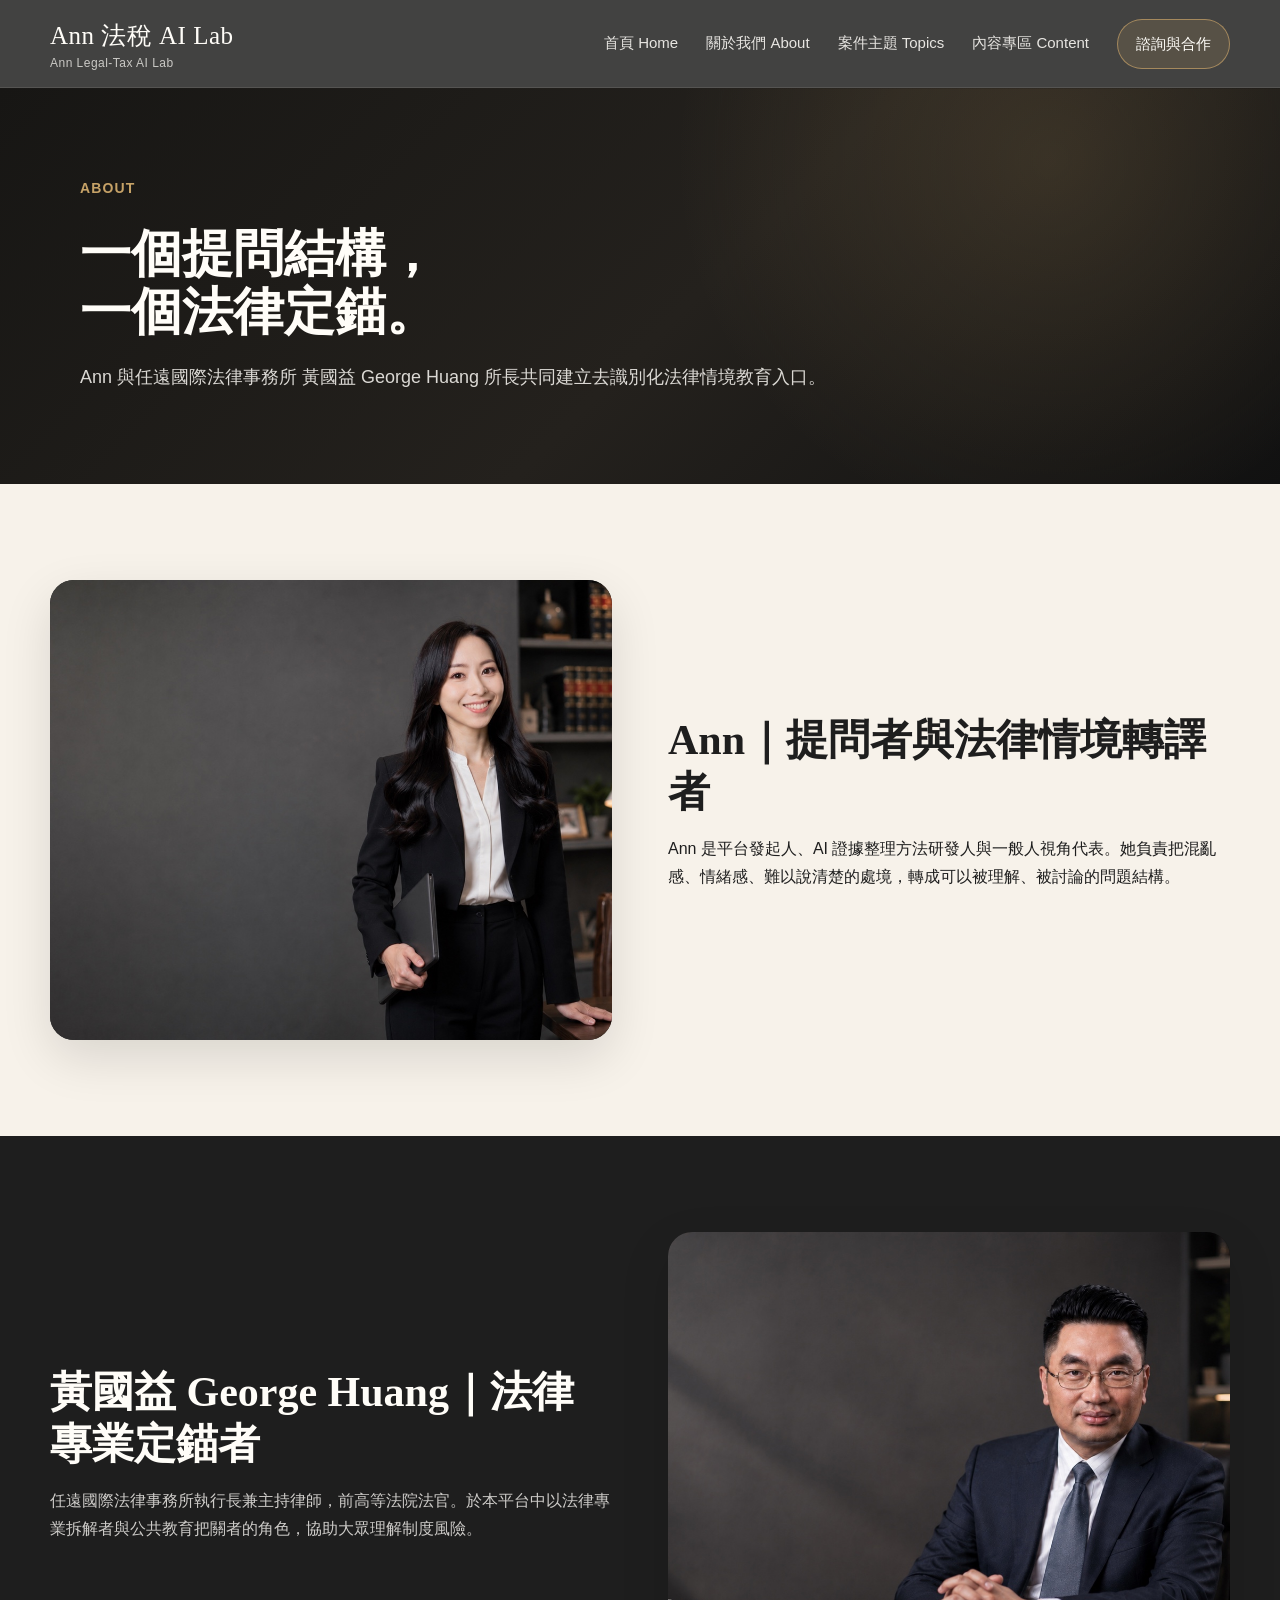
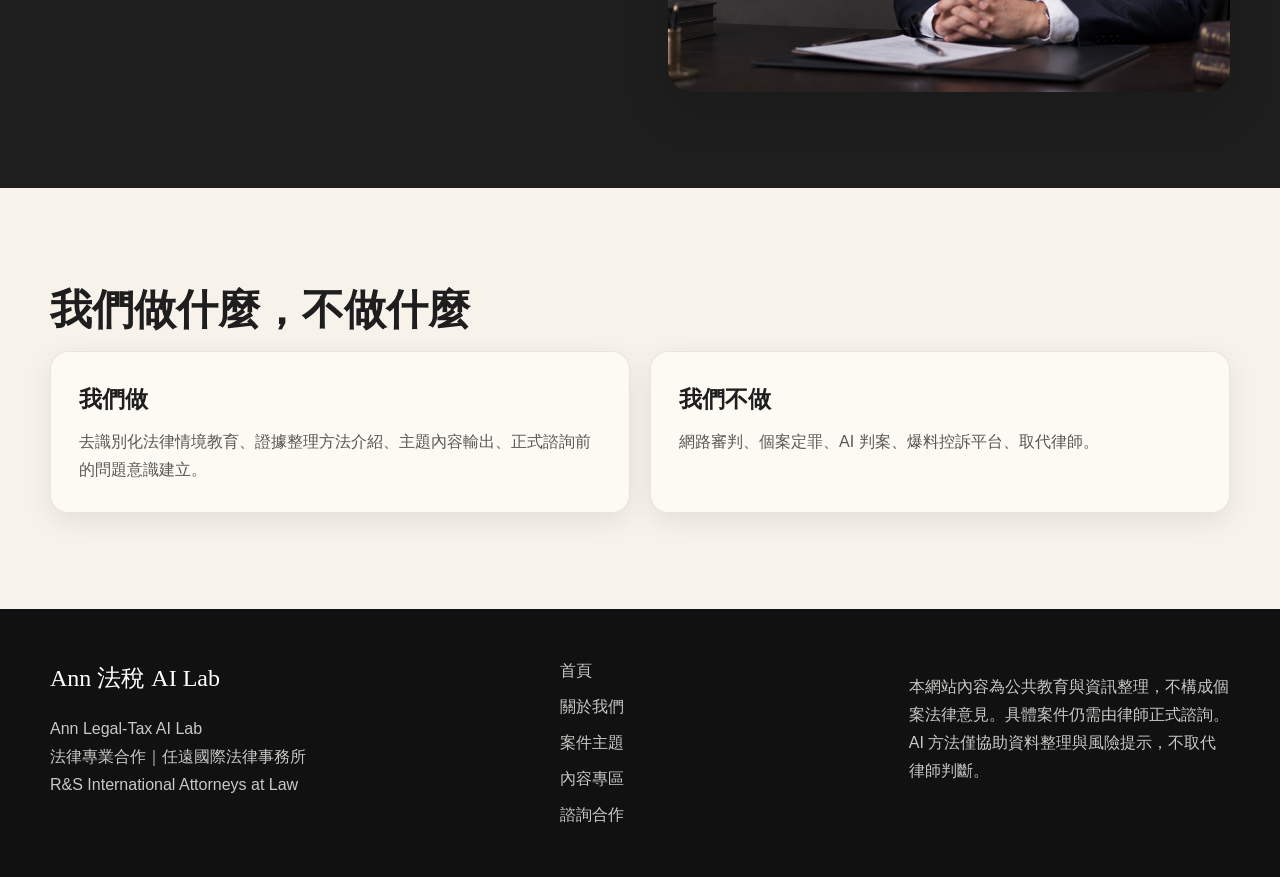
==== commit 02c17524: "Simplify contact navigation and hero CTA text" ====
--- a/about.html
+++ b/about.html
@@ -1 +1 @@
-<!doctype html><html lang="zh-Hant"><head><meta charset="utf-8"><meta name="viewport" content="width=device-width, initial-scale=1"><title>Ann 法稅 AI Lab｜關於我們</title><link rel="stylesheet" href="assets/css/styles.css"></head><body><div class="page"><header class="site-header"><div class="container header-inner"><a class="brand" href="index.html"><div class="brand-title">Ann 法稅 AI Lab</div><div class="brand-sub">Ann Legal-Tax AI Lab</div></a><button class="menu-toggle" aria-label="Open menu">☰</button><nav class="nav"><a href="index.html">首頁 Home</a><a href="about.html">關於我們 About</a><a href="topics.html">案件主題 Topics</a><a href="content.html">內容專區 Content</a><a href="contact.html">諮詢合作 Contact</a><a class="nav-cta" href="contact.html">諮詢與合作</a></nav></div></header><main><section class="page-hero about-hero" style="background-image:linear-gradient(90deg,rgba(17,17,17,.88),rgba(17,17,17,.52)),url('assets/images/image-collaboration-timeline-desk.jpg')"><div class="container"><div class="eyebrow">About</div><h1>一個提問結構，<br>一個法律定錨。</h1><p>Ann 與任遠國際法律事務所 黃國益 George Huang 所長共同建立去識別化法律情境教育入口。</p></div></section><section class="section"><div class="container split"><div class="photo-card"><img src="assets/images/image-ann-founder-wide.jpg" alt="Ann 專業定錨照"></div><div><h2 class="section-title">Ann｜提問者與法律情境轉譯者</h2><p>Ann 是平台發起人、AI 證據整理方法研發人與一般人視角代表。她負責把混亂感、情緒感、難以說清楚的處境，轉成可以被理解、被討論的問題結構。</p></div></div></section><section class="section dark-band"><div class="container split"><div><h2 class="section-title">黃國益 George Huang｜法律專業定錨者</h2><p>任遠國際法律事務所執行長兼主持律師，前高等法院法官。於本平台中以法律專業拆解者與公共教育把關者的角色，協助大眾理解制度風險。</p></div><div class="photo-card"><img src="assets/images/image-george-banner.jpg" alt="George Huang 黃國益所長專業照"></div></div></section><section class="section"><div class="container"><h2 class="section-title">我們做什麼，不做什麼</h2><div class="cards cards-2"><article class="card"><h3>我們做</h3><p>去識別化法律情境教育、證據整理方法介紹、主題內容輸出、正式諮詢前的問題意識建立。</p></article><article class="card"><h3>我們不做</h3><p>網路審判、個案定罪、AI 判案、爆料控訴平台、取代律師。</p></article></div></div></section></main><footer class="site-footer"><div class="container footer-grid"><div><div class="footer-title">Ann 法稅 AI Lab</div><p>Ann Legal-Tax AI Lab<br>法律專業合作｜任遠國際法律事務所<br>R&S International Attorneys at Law</p></div><div class="footer-links"><a href="index.html">首頁</a><a href="about.html">關於我們</a><a href="topics.html">案件主題</a><a href="content.html">內容專區</a><a href="contact.html">諮詢合作</a></div><div><p>本網站內容為公共教育與資訊整理，不構成個案法律意見。具體案件仍需由律師正式諮詢。AI 方法僅協助資料整理與風險提示，不取代律師判斷。</p></div></div></footer><div class="sticky-mobile-cta"><a class="btn btn-primary" href="contact.html">諮詢與合作</a></div><script src="assets/js/main.js"></script></div></body></html>
+<!doctype html><html lang="zh-Hant"><head><meta charset="utf-8"><meta name="viewport" content="width=device-width, initial-scale=1"><title>Ann 法稅 AI Lab｜關於我們</title><link rel="stylesheet" href="assets/css/styles.css"></head><body><div class="page"><header class="site-header"><div class="container header-inner"><a class="brand" href="index.html"><div class="brand-title">Ann 法稅 AI Lab</div><div class="brand-sub">Ann Legal-Tax AI Lab</div></a><button class="menu-toggle" aria-label="Open menu">☰</button><nav class="nav"><a href="index.html">首頁 Home</a><a href="about.html">關於我們 About</a><a href="topics.html">案件主題 Topics</a><a href="content.html">內容專區 Content</a><a class="nav-cta" href="contact.html">諮詢與合作</a></nav></div></header><main><section class="page-hero about-hero" style="background-image:linear-gradient(90deg,rgba(17,17,17,.88),rgba(17,17,17,.52)),url('assets/images/image-collaboration-timeline-desk.jpg')"><div class="container"><div class="eyebrow">About</div><h1>一個提問結構，<br>一個法律定錨。</h1><p>Ann 與任遠國際法律事務所 黃國益 George Huang 所長共同建立去識別化法律情境教育入口。</p></div></section><section class="section"><div class="container split"><div class="photo-card"><img src="assets/images/image-ann-founder-wide.jpg" alt="Ann 專業定錨照"></div><div><h2 class="section-title">Ann｜提問者與法律情境轉譯者</h2><p>Ann 是平台發起人、AI 證據整理方法研發人與一般人視角代表。她負責把混亂感、情緒感、難以說清楚的處境，轉成可以被理解、被討論的問題結構。</p></div></div></section><section class="section dark-band"><div class="container split"><div><h2 class="section-title">黃國益 George Huang｜法律專業定錨者</h2><p>任遠國際法律事務所執行長兼主持律師，前高等法院法官。於本平台中以法律專業拆解者與公共教育把關者的角色，協助大眾理解制度風險。</p></div><div class="photo-card"><img src="assets/images/image-george-banner.jpg" alt="George Huang 黃國益所長專業照"></div></div></section><section class="section"><div class="container"><h2 class="section-title">我們做什麼，不做什麼</h2><div class="cards cards-2"><article class="card"><h3>我們做</h3><p>去識別化法律情境教育、證據整理方法介紹、主題內容輸出、正式諮詢前的問題意識建立。</p></article><article class="card"><h3>我們不做</h3><p>網路審判、個案定罪、AI 判案、爆料控訴平台、取代律師。</p></article></div></div></section></main><footer class="site-footer"><div class="container footer-grid"><div><div class="footer-title">Ann 法稅 AI Lab</div><p>Ann Legal-Tax AI Lab<br>法律專業合作｜任遠國際法律事務所<br>R&S International Attorneys at Law</p></div><div class="footer-links"><a href="index.html">首頁</a><a href="about.html">關於我們</a><a href="topics.html">案件主題</a><a href="content.html">內容專區</a><a href="contact.html">諮詢合作</a></div><div><p>本網站內容為公共教育與資訊整理，不構成個案法律意見。具體案件仍需由律師正式諮詢。AI 方法僅協助資料整理與風險提示，不取代律師判斷。</p></div></div></footer><div class="sticky-mobile-cta"><a class="btn btn-primary" href="contact.html">諮詢與合作</a></div><script src="assets/js/main.js"></script></div></body></html>
--- a/assets/css/styles.css
+++ b/assets/css/styles.css
@@ -321,3 +321,63 @@
     max-width: 600px !important;
   }
 }
+/* Mobile home hero fix: remove background face behind text */
+@media (max-width: 768px){
+
+  .hero{
+    margin-top: 68px !important;
+    padding: 40px 0 28px !important;
+    min-height: auto !important;
+    display: block !important;
+
+    background:
+      radial-gradient(circle at 85% 8%, rgba(198,162,103,.13), transparent 36%),
+      linear-gradient(135deg, #151515 0%, #1f1d1a 56%, #0f0f0f 100%) !important;
+    background-image:
+      radial-gradient(circle at 85% 8%, rgba(198,162,103,.13), transparent 36%),
+      linear-gradient(135deg, #151515 0%, #1f1d1a 56%, #0f0f0f 100%) !important;
+  }
+
+  .hero-content{
+    width: auto !important;
+    max-width: none !important;
+    margin: 0 auto !important;
+    padding: 0 24px !important;
+  }
+
+  .hero-content h1{
+    font-size: clamp(38px, 11vw, 52px) !important;
+    line-height: 1.18 !important;
+    margin: 22px 0 20px !important;
+    word-break: keep-all !important;
+    overflow-wrap: normal !important;
+  }
+
+  .hero-content .lead{
+    font-size: 24px !important;
+    line-height: 1.55 !important;
+    margin-bottom: 22px !important;
+  }
+
+  .hero-content p{
+    font-size: 18px !important;
+    line-height: 1.9 !important;
+    margin-bottom: 28px !important;
+  }
+
+  .mobile-hero-photo{
+    display: block !important;
+    margin: 28px 24px 0 !important;
+    border-radius: 22px !important;
+    overflow: hidden !important;
+    box-shadow: 0 18px 50px rgba(0,0,0,.22) !important;
+  }
+
+  .mobile-hero-photo img{
+    width: 100% !important;
+    height: auto !important;
+    max-height: none !important;
+    object-fit: contain !important;
+    object-position: center center !important;
+  }
+}
